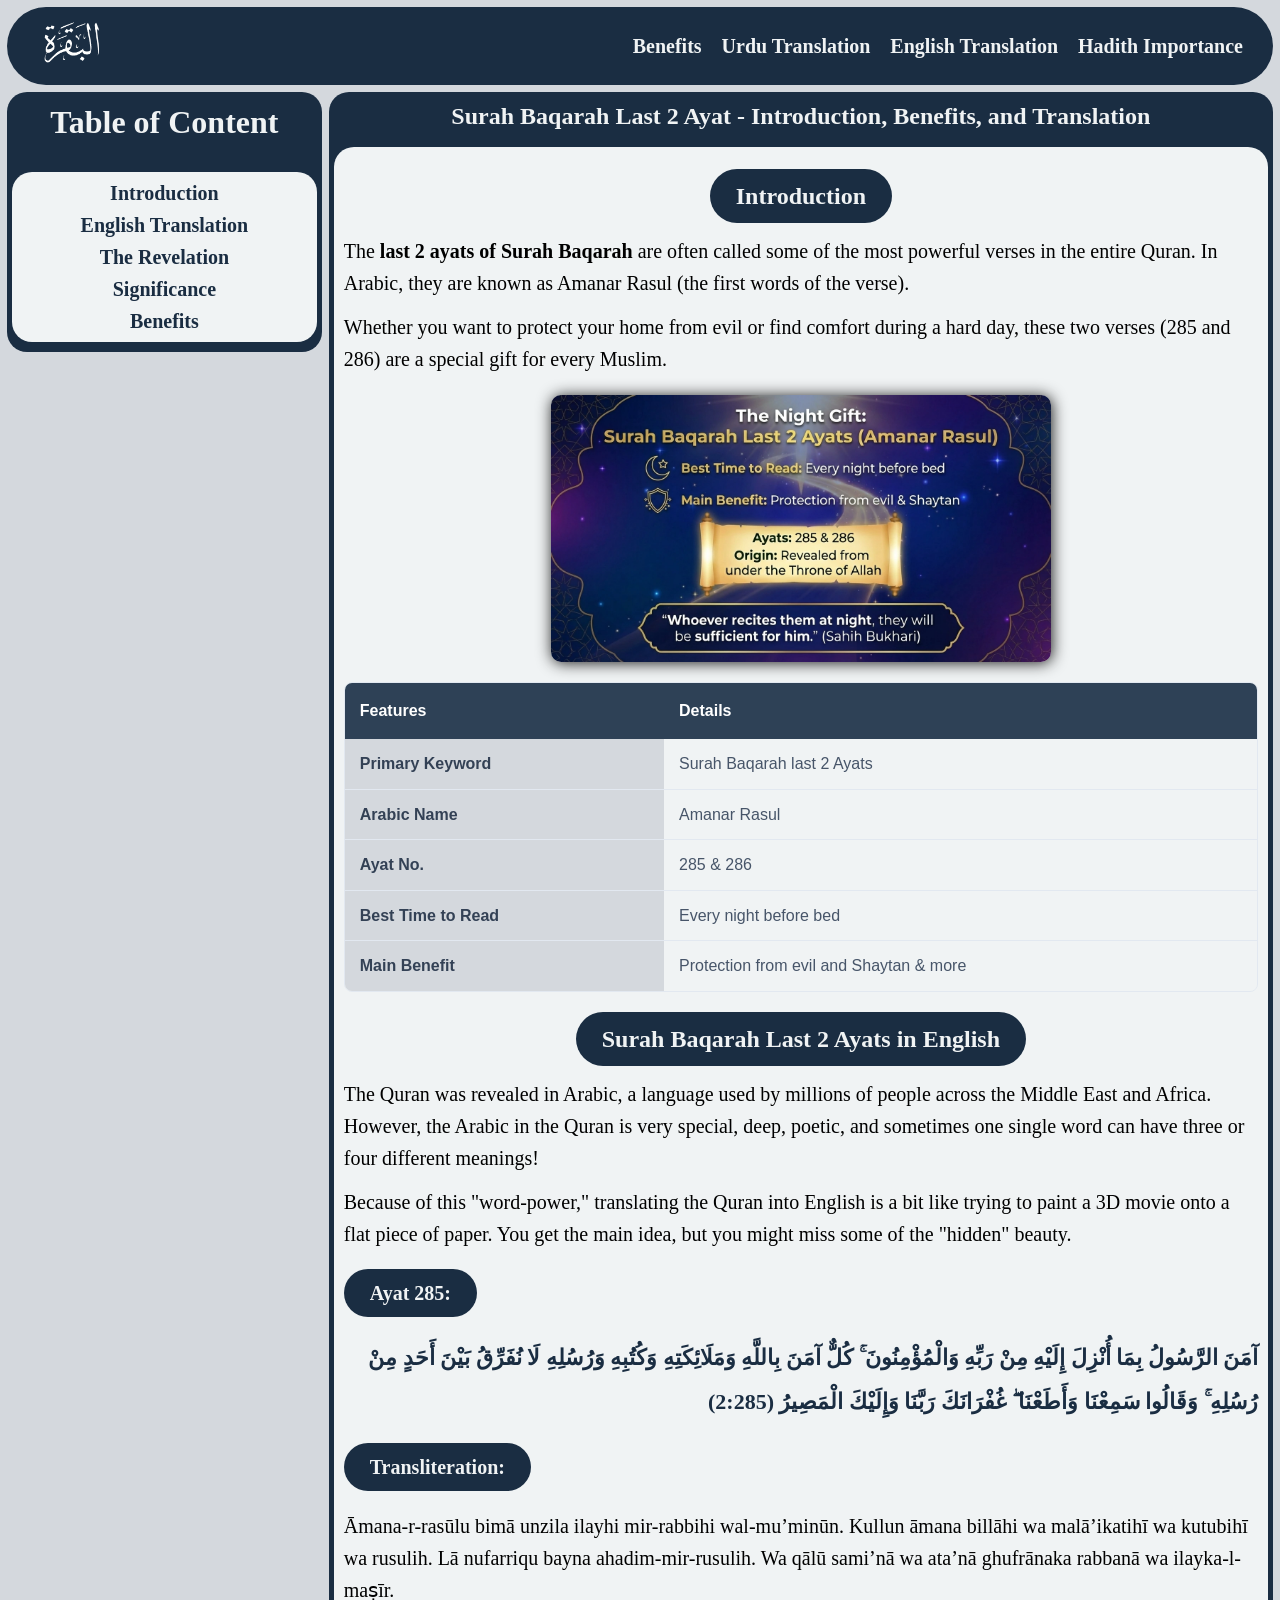
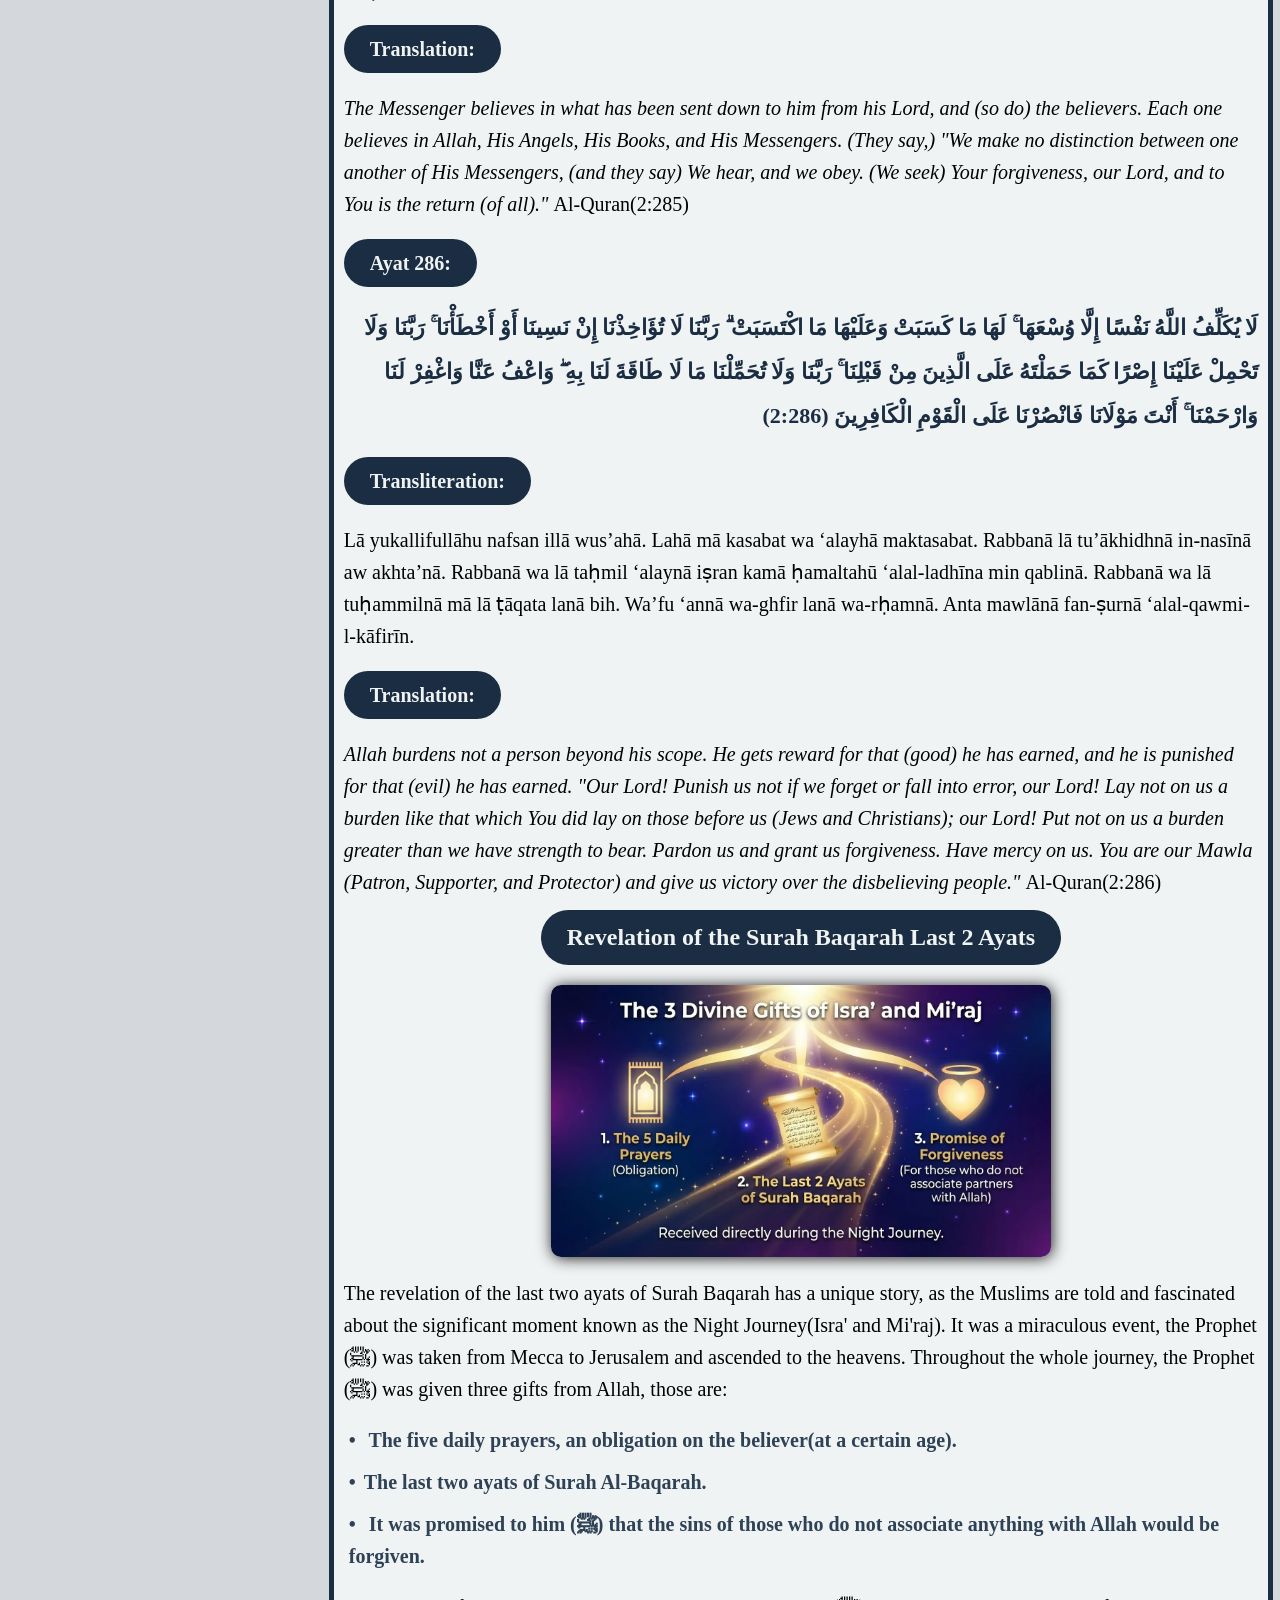
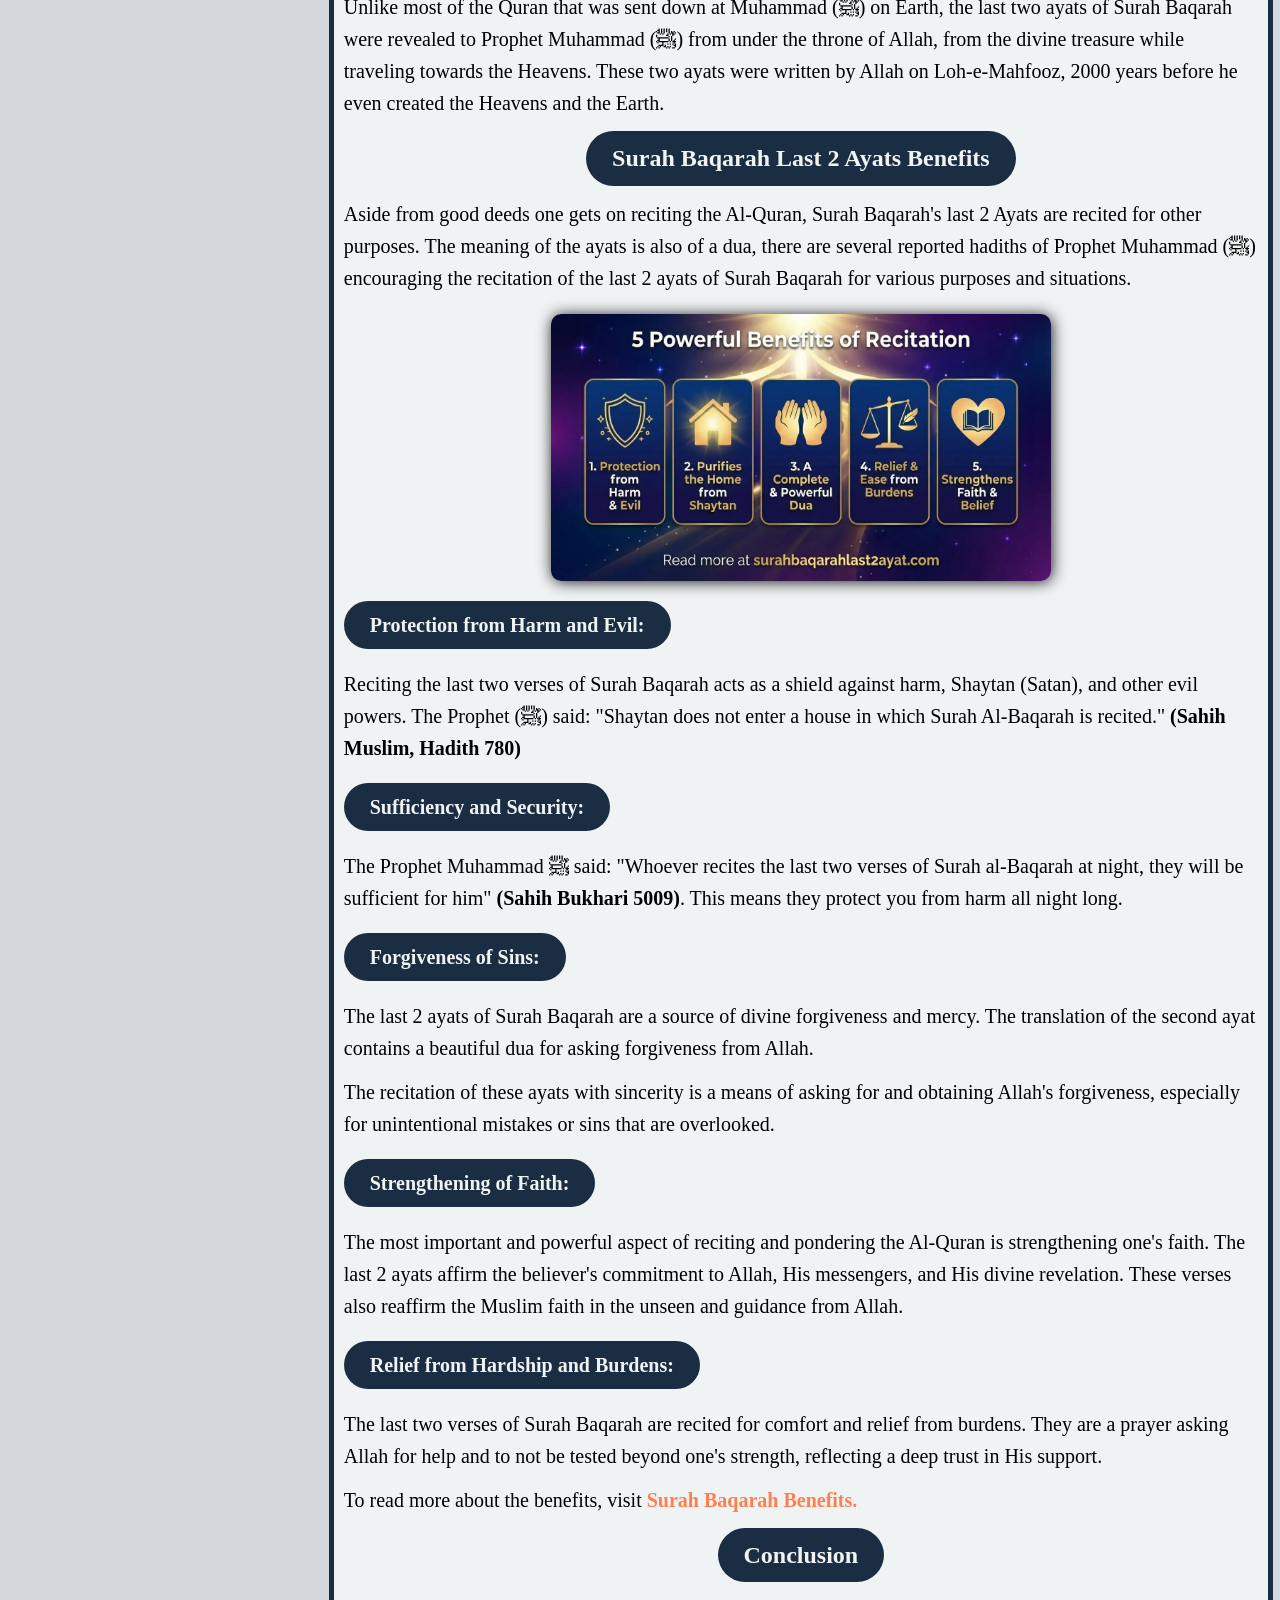
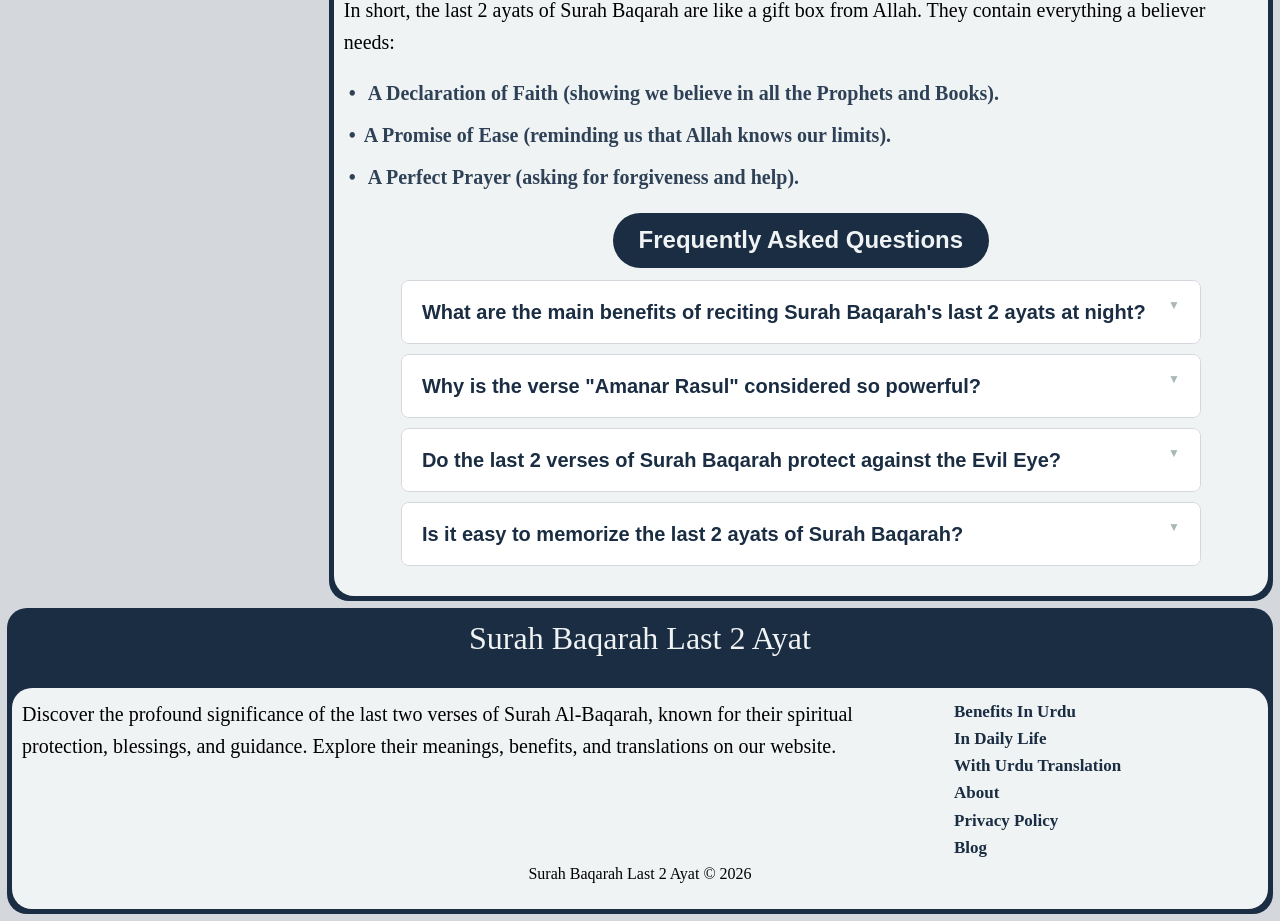
==== index.html @ 27045aa9 "image position changed" ====
<!doctype html>
<html lang="en">

<head>
  <meta charset="UTF-8">
  <meta name="viewport" content="width=device-width, initial-scale=1.0">

  <title>Surah Baqarah Last 2 Ayat – Intro, Benefits and Translation</title>

  <meta name="description"
    content="The Surah Baqarah last 2 ayat are short but powerful — reciting them can guard you from harm, ease burdens, and keep your heart close to Allah.">

  <!-- Canonical URL (IMPORTANT for GitHub Pages) -->
  <link rel="canonical" href="https://surahbaqarahlast2ayat.com/" >

  <link rel="stylesheet" href="./CSS/styles.css">
  <link rel="icon" href="./images/favicon.ico" type="image/x-icon">

  <!-- Open Graph -->
  <meta property="og:title" content="Surah Baqarah Last 2 Ayat – Intro, Benefits and Translation">
  <meta property="og:description"
    content="The Surah Baqarah last 2 ayat are short but powerful — reciting them can guard you from harm, ease burdens, and keep your heart close to Allah.">
  <meta property="og:image" content="https://surahbaqarahlast2ayat.com/favicon.ico">
  <meta property="og:url" content="https://surahbaqarahlast2ayat.com/">
  <meta property="og:type" content="website">
  <meta property="article:published_time" content="2025-10-10T01:00:00+00:00">
  <meta property="article:modified_time" content="2026-01-27T01:00:00+00:00">

  <!-- Twitter -->
  <meta name="twitter:card" content="summary_large_image">
  <meta name="twitter:title" content="Surah Baqarah Last 2 Ayat – Intro, Benefits and Translation">
  <meta name="twitter:description"
    content="The Surah Baqarah last 2 ayat are short but powerful — reciting them can guard you from harm, ease burdens, and keep your heart close to Allah.">
  <meta name="twitter:image" content="https://surahbaqarahlast2ayat.com/favicon.ico">

  <!-- Google Analytics -->
  <script async src="https://www.googletagmanager.com/gtag/js?id=G-Z75L82DDX3"></script>
  <script>
    window.dataLayer = window.dataLayer || [];
    function gtag() {
      dataLayer.push(arguments);
    }
    gtag("js", new Date());
    gtag("config", "G-Z75L82DDX3");
  </script>
</head>

<body>
  <header>
    <div class="navbar">
      <a href="./" class="text-logo-link">
        <img class="text-logo" src="./images/mobile-logo.webp" alt="Mobile Logo" />
      </a>
      <button class="nav-toggle" aria-label="Toggle navigation">☰</button>
      <nav class="nav-links">
        <div class="nav-content">
          <ul>
            <li><a href="./benefits">Benefits</a></li>
            <li><a href="./with-urdu-translation/">Urdu Translation</a></li>
            <li>
              <a href="./english-translation-pdf">English Translation</a>
            </li>
            <li>
              <a href="./importance-in-light-of-hadiths/">Hadith Importance</a>
            </li>
          </ul>
        </div>
      </nav>
    </div>
  </header>

  <main>
    <div class="toc">
      <div class="toc-tittle">
        <p><strong>Table of Content</strong></p>
      </div>
      <div class="toc-links">
        <ul>
          <li><a href="#introduction">Introduction</a></li>
          <li><a href="#in-english">English Translation</a></li>
          <li><a href="#revelation">The Revelation</a></li>
          <li><a href="#significance">Significance</a></li>
          <li><a href="#benefits">Benefits</a></li>
        </ul>
      </div>
    </div>
    <article class="blog">
      <div class="blog-tittle">
        <h1>
          Surah Baqarah Last 2 Ayat - Introduction, Benefits, and Translation
        </h1>
      </div>
      <div class="blog-content">
        <div id="introduction">
          <h2 class="heading">Introduction</h2>
        </div>
        <p>
          The <strong>last 2 ayats of Surah Baqarah</strong> are often called
          some of the most powerful verses in the entire Quran. In Arabic,
          they are known as Amanar Rasul (the first words of the verse).
        </p>
        <p>
          Whether you want to protect your home from evil or find comfort
          during a hard day, these two verses (285 and 286) are a special gift
          for every Muslim.
        </p>

        <img class="images" src="./images/surah-baqarah-last-2-ayats.webp" alt="Surah Baqarah Last 2 Ayats">

        <div class="quran-table-wrapper">
          <table class="quran-info-table">
            <thead>
              <tr>
                <th>Features</th>
                <th>Details</th>
              </tr>
            </thead>
            <tbody>
              <tr>
                <td class="feature-name">Primary Keyword</td>
                <td class="feature-detail">Surah Baqarah last 2 Ayats</td>
              </tr>
              <tr>
                <td class="feature-name">Arabic Name</td>
                <td class="feature-detail">Amanar Rasul</td>
              </tr>
              <tr>
                <td class="feature-name">Ayat No.</td>
                <td class="feature-detail">285 & 286</td>
              </tr>
              <tr>
                <td class="feature-name">Best Time to Read</td>
                <td class="feature-detail">Every night before bed</td>
              </tr>
              <tr>
                <td class="feature-name">Main Benefit</td>
                <td class="feature-detail">
                  Protection from evil and Shaytan & more
                </td>
              </tr>
            </tbody>
          </table>
        </div>
       
          <div id="in-english">
            <h3 class="heading">Surah Baqarah Last 2 Ayats in English</h3>
          </div>
          <p>
            The Quran was revealed in Arabic, a language used by millions of
            people across the Middle East and Africa. However, the Arabic in
            the Quran is very special, deep, poetic, and sometimes one single
            word can have three or four different meanings!
          </p>
          <p>
            Because of this "word-power," translating the Quran into English
            is a bit like trying to paint a 3D movie onto a flat piece of
            paper. You get the main idea, but you might miss some of the
            "hidden" beauty.
          </p>

          <h4>Ayat 285:</h4>

          <div class="quran">
            <p>
              آمَنَ الرَّسُولُ بِمَا أُنْزِلَ إِلَيْهِ مِنْ رَبِّهِ
              وَالْمُؤْمِنُونَ ۚ كُلٌّ آمَنَ بِاللَّهِ وَمَلَائِكَتِهِ
              وَكُتُبِهِ وَرُسُلِهِ لَا نُفَرِّقُ بَيْنَ أَحَدٍ مِنْ رُسُلِهِ
              ۚ وَقَالُوا سَمِعْنَا وَأَطَعْنَا ۖ غُفْرَانَكَ رَبَّنَا
              وَإِلَيْكَ الْمَصِيرُ (2:285)
            </p>
          </div>
          <h4>Transliteration:</h4>
          <p>
            Āmana-r-rasūlu bimā unzila ilayhi mir-rabbihi wal-mu’minūn. Kullun
            āmana billāhi wa malā’ikatihī wa kutubihī wa rusulih. Lā nufarriqu
            bayna ahadim-mir-rusulih. Wa qālū sami’nā wa ata’nā ghufrānaka
            rabbanā wa ilayka-l-maṣīr.
          </p>
          <h4>Translation:</h4>
          <p>
            <em>
              The Messenger believes in what has been sent down to him from
              his Lord, and (so do) the believers. Each one believes in Allah,
              His Angels, His Books, and His Messengers. (They say,) "We make
              no distinction between one another of His Messengers, (and they
              say) We hear, and we obey. (We seek) Your forgiveness, our Lord,
              and to You is the return (of all)."
            </em>
            Al-Quran(2:285)
          </p>

          <h4>Ayat 286:</h4>
          <div class="quran">
            <p>
              لَا يُكَلِّفُ اللَّهُ نَفْسًا إِلَّا وُسْعَهَا ۚ لَهَا مَا
              كَسَبَتْ وَعَلَيْهَا مَا اكْتَسَبَتْ ۗ رَبَّنَا لَا تُؤَاخِذْنَا
              إِنْ نَسِينَا أَوْ أَخْطَأْنَا ۚ رَبَّنَا وَلَا تَحْمِلْ
              عَلَيْنَا إِصْرًا كَمَا حَمَلْتَهُ عَلَى الَّذِينَ مِنْ
              قَبْلِنَا ۚ رَبَّنَا وَلَا تُحَمِّلْنَا مَا لَا طَاقَةَ لَنَا
              بِهِ ۖ وَاعْفُ عَنَّا وَاغْفِرْ لَنَا وَارْحَمْنَا ۚ أَنْتَ
              مَوْلَانَا فَانْصُرْنَا عَلَى الْقَوْمِ الْكَافِرِينَ (2:286)
            </p>
          </div>

          <h4>Transliteration:</h4>
          <p>
            Lā yukallifullāhu nafsan illā wus’ahā. Lahā mā kasabat wa ‘alayhā
            maktasabat. Rabbanā lā tu’ākhidhnā in-nasīnā aw akhta’nā. Rabbanā
            wa lā taḥmil ‘alaynā iṣran kamā ḥamaltahū ‘alal-ladhīna min
            qablinā. Rabbanā wa lā tuḥammilnā mā lā ṭāqata lanā bih. Wa’fu
            ‘annā wa-ghfir lanā wa-rḥamnā. Anta mawlānā fan-ṣurnā
            ‘alal-qawmi-l-kāfirīn.
          </p>
          <h4>Translation:</h4>
          <p>
            <em>
              Allah burdens not a person beyond his scope. He gets reward for
              that (good) he has earned, and he is punished for that (evil) he
              has earned. "Our Lord! Punish us not if we forget or fall into
              error, our Lord! Lay not on us a burden like that which You did
              lay on those before us (Jews and Christians); our Lord! Put not
              on us a burden greater than we have strength to bear. Pardon us
              and grant us forgiveness. Have mercy on us. You are our Mawla
              (Patron, Supporter, and Protector) and give us victory over the
              disbelieving people."
            </em>
            Al-Quran(2:286)
          </p>
        

        <div id="revelation">
          <h3 class="heading">
            Revelation of the Surah Baqarah Last 2 Ayats
          </h3>
        </div>
        <img class="images" src="./images/the-3-divine-gifts-of-isra'-and-mi'raj.webp" alt="The 3 Divine Gifts of Isra' and Mi'raj">
        <p>
          The revelation of the last two ayats of Surah Baqarah has a unique
          story, as the Muslims are told and fascinated about the significant
          moment known as the Night Journey(Isra' and Mi'raj). It was a
          miraculous event, the Prophet (ﷺ) was taken from Mecca to Jerusalem
          and ascended to the heavens. Throughout the whole journey, the
          Prophet (ﷺ) was given three gifts from Allah, those are:
        </p>
        <div class="blog-list">
          <ul>
            <li>
              The five daily prayers, an obligation on the believer(at a
              certain age).
            </li>
            <li>The last two ayats of Surah Al-Baqarah.</li>
            <li>
              It was promised to him (ﷺ) that the sins of those who do not
              associate anything with Allah would be forgiven.
            </li>
          </ul>
        </div>
        <p>
          Unlike most of the Quran that was sent down at Muhammad (ﷺ) on
          Earth, the last two ayats of Surah Baqarah were revealed to Prophet
          Muhammad (ﷺ) from under the throne of Allah, from the divine
          treasure while traveling towards the Heavens. These two ayats were
          written by Allah on Loh-e-Mahfooz, 2000 years before he even created
          the Heavens and the Earth.
        </p>
        <div id="benefits">
          <h3 class="heading">Surah Baqarah Last 2 Ayats Benefits</h3>
        </div>
        <p>
          Aside from good deeds one gets on reciting the Al-Quran, Surah
          Baqarah's last 2 Ayats are recited for other purposes. The meaning
          of the ayats is also of a dua, there are several reported hadiths of
          Prophet Muhammad (ﷺ) encouraging the recitation of the last 2 ayats
          of Surah Baqarah for various purposes and situations.
        </p>
        <img class="images" src="./images/5-powerful-benefits-of-recitation.webp" alt="5 Powerful Benefits of Recitation">
        <h4>Protection from Harm and Evil:</h4>

        <p>Reciting the last two verses of Surah Baqarah acts as a shield against
        harm, Shaytan (Satan), and other evil powers. The Prophet (ﷺ) said:
        "Shaytan does not enter a house in which Surah Al-Baqarah is recited."
        <strong>(Sahih Muslim, Hadith 780)</strong></p>


        <h4>Sufficiency and Security:</h4>
        <p>
          The Prophet Muhammad ﷺ said: "Whoever recites the last two verses of
          Surah al-Baqarah at night, they will be sufficient for him"
          <strong>(Sahih Bukhari 5009)</strong>. This means they protect you
          from harm all night long.
        </p>
        <h4>Forgiveness of Sins:</h4>
        <p>
          The last 2 ayats of Surah Baqarah are a source of divine forgiveness
          and mercy. The translation of the second ayat contains a beautiful
          dua for asking forgiveness from Allah.
        </p>
        <p>
          The recitation of these ayats with sincerity is a means of asking
          for and obtaining Allah's forgiveness, especially for unintentional
          mistakes or sins that are overlooked.
        </p>
        <h4>Strengthening of Faith:</h4>
        <p>
          The most important and powerful aspect of reciting and pondering the
          Al-Quran is strengthening one's faith. The last 2 ayats affirm the
          believer's commitment to Allah, His messengers, and His divine
          revelation. These verses also reaffirm the Muslim faith in the
          unseen and guidance from Allah.
        </p>
        <h4>Relief from Hardship and Burdens:</h4>
        <p>
          The last two verses of Surah Baqarah are recited for comfort and relief from burdens. They are a prayer asking
          Allah for help and to not be tested beyond one's strength, reflecting a deep trust in His support.

        </p>
        <p>To read more about the benefits,  visit <a class="in-link" href="./benefits">Surah Baqarah Benefits.</a></p>
        <div id="conclusion">
          <h3 class="heading">Conclusion</h3>
          <p>
            In short, the last 2 ayats of Surah Baqarah are like a gift box from Allah. They contain everything a
            believer needs:
          </p>
          <div class="blog-list">
            <ul>
              <li>
                A Declaration of Faith (showing we believe in all the Prophets and Books).
              </li>
              <li>A Promise of Ease (reminding us that Allah knows our limits).</li>
              <li>
                A Perfect Prayer (asking for forgiveness and help).
              </li>
            </ul>
          </div>
          <div class="faq-container">
            <h3 class="heading">Frequently Asked Questions
            </h3>

            <details class="faq-box">
              <summary class="faq-question">What are the main benefits of reciting Surah Baqarah's last 2 ayats at
                night?</summary>
              <div class="faq-answer">
                <p>The Prophet Muhammad ﷺ mentioned that reciting the <strong>last 2 ayats of Surah Baqarah</strong>
                  before bed is "sufficient" for any believer. The main <strong>benefits</strong> include protection
                  from evil, safety from Shaytan, and a reward similar to praying throughout the night.</p>
              </div>
            </details>

            <details class="faq-box">
              <summary class="faq-question">Why is the verse "Amanar Rasul" considered so powerful?</summary>
              <div class="faq-answer">
                <p><strong>Amanar Rasul</strong> (the first words of the last 2 ayats) is special because it was
                  revealed directly to the Prophet ﷺ from the treasures of Heaven. It serves as a complete declaration
                  of faith and a powerful Dua for forgiveness and ease.</p>
              </div>
            </details>

            <details class="faq-box">
              <summary class="faq-question">Do the last 2 verses of Surah Baqarah protect against the Evil Eye?
              </summary>
              <div class="faq-answer">
                <p>Yes, many scholars mention that the <strong>last 2 verses of Surah Baqarah</strong> act as a
                  spiritual shield. Reciting them consistently is a form of Ruqyah that provides protection against the
                  Evil Eye, witchcraft, and harmful whispers.</p>
              </div>
            </details>

            <details class="faq-box">
              <summary class="faq-question">Is it easy to memorize the last 2 ayats of Surah Baqarah?</summary>
              <div class="faq-answer">
                <p>Yes! Since there are only <strong>two ayats</strong>, most people find them very easy to memorize.
                  Reading them along with the <strong>English translation</strong> and word-by-word meaning helps you
                  learn them much faster.</p>
              </div>
            </details>
          </div>
        </div>
    </article>
  </main>
  
    <footer class="footer" id="footer"></footer>
  
  <script src="./script/script.js"></script>
  <script type="application/ld+json">
{
  "@context": "https://schema.org",
  "@type": "FAQPage",
  "mainEntity": [
    {
      "@type": "Question",
      "name": "What are the main benefits of reciting Surah Baqarah's last 2 ayats at night?",
      "acceptedAnswer": {
        "@type": "Answer",
        "text": "The Prophet Muhammad ﷺ mentioned that reciting the last 2 ayats of Surah Baqarah before bed is 'sufficient' for any believer. The main benefits include protection from evil, safety from Shaytan, and a reward similar to praying throughout the night."
      }
    },
    {
      "@type": "Question",
      "name": "Why is the verse 'Amanar Rasul' considered so powerful?",
      "acceptedAnswer": {
        "@type": "Answer",
        "text": "Amanar Rasul (the first words of the last 2 ayats) is special because it was revealed directly to the Prophet ﷺ from the treasures of Heaven. It serves as a complete declaration of faith and a powerful Dua for forgiveness and ease."
      }
    },
    {
      "@type": "Question",
      "name": "Do the last 2 verses of Surah Baqarah protect against the Evil Eye?",
      "acceptedAnswer": {
        "@type": "Answer",
        "text": "Yes, many scholars mention that the last 2 verses of Surah Baqarah act as a spiritual shield. Reciting them consistently is a form of Ruqyah that provides protection against the Evil Eye, witchcraft, and harmful whispers."
      }
    },
    {
      "@type": "Question",
      "name": "Is it easy to memorize the last 2 ayats of Surah Baqarah?",
      "acceptedAnswer": {
        "@type": "Answer",
        "text": "Yes! Since there are only two ayats, most people find them very easy to memorize. Reading them along with the English translation and word-by-word meaning helps you learn them much faster."
      }
    }
  ]
}
</script>
</body>

</html>
---- CSS/styles.css ----
:root {
  --navy: #1a2d42;
  --light-navy: #2e4156;
  --ash-grey: #aab7b7;
  --light-gray: #c0c8ca;
  --cloud-gray: #d4d8dd;
  --white: #f0f3f4;
}
* {
  margin: 0;
  padding: 0;
}
html {
  scroll-behavior: smooth;
}

@font-face {
  font-family: "MyQuranFont";
  /* your custom name */
  src: url("../fonts/myQuranFont.ttf") format("truetype");
  font-weight: normal;
  font-style: normal;
}

.faq-container {
  max-width: 800px;
  margin: 20px auto;
  font-family: 'Segoe UI', sans-serif;
}

/* The Main Accordion Box */
.faq-box {
  background-color: #ffffff;
  border: 1px solid var(--cloud-gray);
  border-radius: 8px;
  margin-bottom: 10px;
  overflow: hidden;
  transition: all 0.3s ease;
}

/* The Question (Clickable Part) */
.faq-question {
  padding: 15px 20px;
  color: var(--navy);
  font-weight: 700;
  cursor: pointer;
  list-style: none; /* Removes the default arrow in some browsers */
  position: relative;
  background-color: #ffffff;
}

/* Custom Arrow using CSS */
.faq-question::after {
  content: '▼';
  float: right;
  font-size: 12px;
  color: var(--ash-grey);
}

/* The Answer (Hidden Part) */
.faq-answer {
  padding: 0 20px 15px 20px;
  color: var(--light-navy);
  line-height: 1.6;
  background-color: var(--white); /* Light gray background for answer area */
}

/* Removes the default triangle in Chrome/Safari */
.faq-question::-webkit-details-marker {
  display: none;
}

.side-gap {
  margin-left: 10px;
}

.side-gap-right {
  margin-right: 15px;
}

.quran,
.urdu {
  font-family: "MyQuranFont", serif;
  line-height: 2;
  direction: rtl;
  text-align: right;
  margin-top: 15px;
}

.urdu {
  font-size: 22px;
}

#ayat-285, #ayat-286 {
  font-size: 26px;
}

.en-quran {
  font-family: "MyQuranFont", serif;
  color: var(--navy);
  font-size: 20px;
  font-weight: bold;
  margin-left: 10px;
  line-height: 2;
  margin-top: 15px;
}

.quran {
  color: var(--navy);
  font-size: 22px;
  font-weight: bold;
}

p {
  margin-bottom: 12px;
}

ul {
  font-weight: 300;
}

body {
  background: var(--cloud-gray);
  color: var(--dark);
  font-family: "Arial, sans-serif";
  line-height: 1.6;
}

header {
  background: var(--navy);
  color: var(--white);
  border-radius: 50px;
  margin: 7px 7px 0;
}

.navbar {
  display: flex;
  justify-content: space-between;
  align-items: center;
  padding: 10px 30px;
}

.nav-logo {
  height: 50px;
  transition: 0.25s ease-in-out;
  display: none;
}

.text-logo {
  height: 50px;
  transition: 0.25s ease-in-out;
  display: inline-block;
}

.nav-logo:hover {
  transform: scale(1.1);
}

nav ul {
  list-style: none;
  display: flex;
  gap: 20px;
}

.nav-links li {
  font-size: 20px;
  display: flex;
  /* Make li a flex container */
  align-items: center;
  /* Vertical center (if needed) */
  justify-content: space-evenly;
  /* Horizontal center */
  text-align: center;
  border-radius: 0%;
}

nav a {
  color: var(--white);
  text-decoration: none;
  font-weight: bold;
  transition: 0.25s ease-in-out;
}

nav a:hover {
  color: var(--white);
  transform: scale(1.1);
}

.nav-toggle {
  display: none;
  background: none;
  border: none;
  font-size: 35px;
  color: var(--white);
  cursor: pointer;
}

main {
  padding: 7px;
  display: grid;
  grid-template-columns: 1fr 3fr;
  /* Sidebar and main content */
  gap: 7px;
}

.toc,
.blog,
.footer {
  display: flex;
  flex-direction: column;
  gap: 12px;
  background: var(--navy);
  color: var(--white);
  border-radius: 20px;
  text-align: center;
  align-self: self-start;
  padding: 5px;
}

.toc-tittle,
.f-tittle p {
  font-size: 32px;
}

.toc-links {
  background: var(--white);
  color: var(--navy);
  border-radius: 20px;
  padding: 5px;
  margin-bottom: 5px;
}

.toc ul li {
  list-style: none;
}

.toc-links a {
  color: var(--navy);
  display: inline-block;
  text-decoration: none;
  font-size: 20px;
  font-weight: bold;
  transition: 0.25s ease-in-out;
}

.toc-links a:hover {
  transform: scale(1.1);
}

.blog-content,
.f-content {
  background: var(--white);
  color: black;
  border-radius: 20px;
  padding: 5px;
  text-align: left;
  padding: 10px;
}

.blog-grid {
  display: grid;
  grid-template-columns: 1fr 1fr 1fr;
  gap: 20px;
  justify-content: space-between;
}

.blog-post {
  display: flex;
  flex-direction: column;
  max-width: 100%;
  gap: 12px;
  background: var(--navy);
  color: var(--white);
  border-radius: 20px;
  text-align: center;
  align-self: self-start;
  padding: 5px;
}

.blog-images {
  max-width: 100%;
  border-radius: 15px;
  box-shadow: 1px 1px 15px var(--text-color, #1b1b1b);
}

.blog-post p {
  font-size: 15px;
  font-weight: bold;
}

.blog-content,
.f-description p {
  font-size: 20px;
}

.heading {
  text-align: center;
}

.heading {
  display: table;
  /* shrink to fit content */
  margin: 12px auto;
  /* center horizontally */
  background: var(--navy);
  color: var(--white);
  font-size: 24px;
  border-radius: 50px;
  padding: 8px 26px;
}

h4 {
  display: table;
  background: var(--navy);
  color: var(--white);
  border-radius: 50px;
  padding: 8px 26px;
}

h4 {
  margin: 19px 0;
}

h5 {
  margin-bottom: 19px;
  font-size: 15px;
}

/* Container to prevent table from breaking on mobile */
.quran-table-wrapper {
    margin: 20px 0;
    overflow-x: auto;
    border: 1px solid #e2e8f0;
    border-radius: 8px;
}

.quran-info-table {
    width: 100%;
    border-collapse: collapse;
    background-color: var(--white);
    font-family: sans-serif;
    font-size: 16px;
}

/* Header styling */
.quran-info-table thead {
    background-color: var(--light-navy);
    color: #ffffff;
    text-align: left;
}

.quran-info-table th {
    padding: 15px;
    font-weight: 600;
}

/* Cell padding and borders */
.quran-info-table td {
    padding: 12px 15px;
    border-bottom: 1px solid #e2e8f0;
    vertical-align: middle;
}

/* Label column (Left side) */
.feature-name {
    background-color: var(--cloud-gray);
    font-weight: bold;
    color: #334155;
    width: 35%;
}

/* Detail column (Right side) */
.feature-detail {
    color: #475569;
}

/* Remove border from the last row */
.quran-info-table tr:last-child td {
    border-bottom: none;
}

.blog-list {
  margin: 19px 0;
}

.blog-list ul {
  /* remove default bullets */
  list-style: none;
  color: var(--light-navy);
  font-weight: 700;
  margin-bottom: 19px;
}

.blog-list ul li::before {
  content: "•";
  margin-right: 8px;
}

.blog-list li {
  padding-left: 5px;
  margin-bottom: 10px;
  text-align: left;
}

.black li {
  color: black;
}

.bullet li {
  list-style: none;
  margin-bottom: 10px;
}

.bullet ul li::before {
  content: "•";
  margin-right: 8px;
}

.bold {
  font-weight: bold;
  color: var(--light-navy);
}

.footer {
  margin: 0 7px 7px;
}

.f-grid {
  display: grid;
  grid-template-columns: 3fr 1fr;
  gap: 20px;
  justify-content: space-between;
}

.f-links a {
  color: var(--navy);
  display: inline-block;
  text-decoration: none;
  font-size: 17px;
  font-weight: bold;
  transition: 0.25s ease-in-out;
}

.f-links a:hover {
  transform: scale(1.1);
}

.f-links ul li {
  list-style: none;
}

.images {
  max-width: 500px;
  margin: 20px auto;
  display: block;
  border-radius: 10px;
  box-shadow: 1px 1px 15px var(--text-color, #1b1b1b);
}

.copyright {
  text-align: center;
}

.in-link {
  color: coral;
  text-decoration: none;
  font-weight: bold;
}

.download-btn {
  text-align: center;
}

.btn {
  background-color: var(--navy);
  text-decoration: none;
  text-align: center;
  display: inline-block;
  color: #fff;
  padding: 15px 20px;
  border-radius: 10px;
  box-shadow: 0 1px 10px var(--text-color, #1b1b1b);
  transition: ease-in-out 0.1s;
  font-weight: bold;
}

.btn:hover {
  transform: scale(0.95);
}

.ad-banner {
            margin: 15px;
            padding: 10px;
            display: flex;
            background-color: var(--cloud-gray);
            border-radius: 5px;
            align-items: center;
        }

        .ad-content { flex: 1; padding-right: 10px; }
        .ad-content h2 { margin: 0; color: #0d47a1; font-size: 18px; }
        .ad-content p { font-size: 10px; margin: 5px 0; color: #555; }
.ad-image {
            width: 100px;
            height: 80px;
            background-color: #ddd; /* Placeholder for image */
            background-image: url('https://via.placeholder.com/100x80'); 
            background-size: cover;
        }

@media (max-width: 1024px){
  .blog-grid {
  display: grid;
  grid-template-columns: 1fr 1fr;
  gap: 20px;
  justify-content: space-between;
}
}

@media (max-width: 768px) {

  .toc-tittle,
  .f-tittle p {
    font-size: 28px;
  }

  h1{
    font-size: 27px;
  }

  main {
    padding: 7px;
    display: flex;
    flex-direction: column;
    gap: 7px;
  }

  .toc{
    display: none;
  }

.blog-grid {
  display: flexbox;
  flex-direction: column;
  grid-template-columns: 1fr 1fr;
  flex-wrap: wrap;
  gap: 20px;
  justify-content: space-between;
}

.f-grid {
  display: flex;
  flex-direction: column;
  margin-bottom: 20px;
  gap: 10px;
  }

/* .f-links{
  padding: 0 10px;
} */
.f-links ul{
  display: grid;
  flex-direction: column;
  grid-template-columns: 1.5fr 1fr;

  align-items: center;
  text-align: center;
  border-radius: 0%;
  }

  nav ul {
    list-style: none;
    display: flex;
    gap: 20px;
  }

  .toc {
    align-self: stretch;
  }
  .toc-links li {
    font-size: 20px;
    display: inline-flex;
    align-items: center;
    justify-content: space-between;
    text-align: center;
    border-radius: 0%;
  }

  .toc-links li:not(:last-child)::after {
    content: " | ";
    /* adds the separator */
    margin: 0 8px;
    /* spacing around the bar */
    color: #333;
    /* choose your color */
  }

  /* Show hamburger */
  .nav-toggle {
    display: block;
    /* show menu button */
  }

  .nav-links {
    color: var(--navy);
  }

  .nav-links a {
    color: var(--navy);
  }

  .nav-links {
    position: fixed;
    top: 0;
    left: -350px;
    /* hidden off screen */
    width: 250px;
    height: 100%;
    background: var(--navy);
    border-top-right-radius: 50px;
    border-bottom-right-radius: 50px;
    flex-direction: column;
    align-items: flex-start;
    padding: 5px;
    transition: left 0.3s ease;
    z-index: 1000;
  }

  .nav-content {
    background: var(--white);
    height: 86%;
    padding: 60px 20px;
    border-top-right-radius: 50px;
    border-bottom-right-radius: 50px;
  }

  nav a {
    text-shadow: 0px 4px 4px var(--ash-grey);
  }

  nav a:active {
    text-shadow: 0px 4px 4px var(--white);
  }

  nav a:hover {
    color: var(--navy);
    text-shadow: 0px 4px 4px var(--white);
    transform: scale(1.1);
  }

  .nav-links ul {
    flex-direction: column;
    gap: 15px;
  }

  .nav-links.active {
    left: 0;
    /* slide in */
  }

  .images {
    max-width: 300px;
  }

  .nav-logo {
    display: block;
  }
}
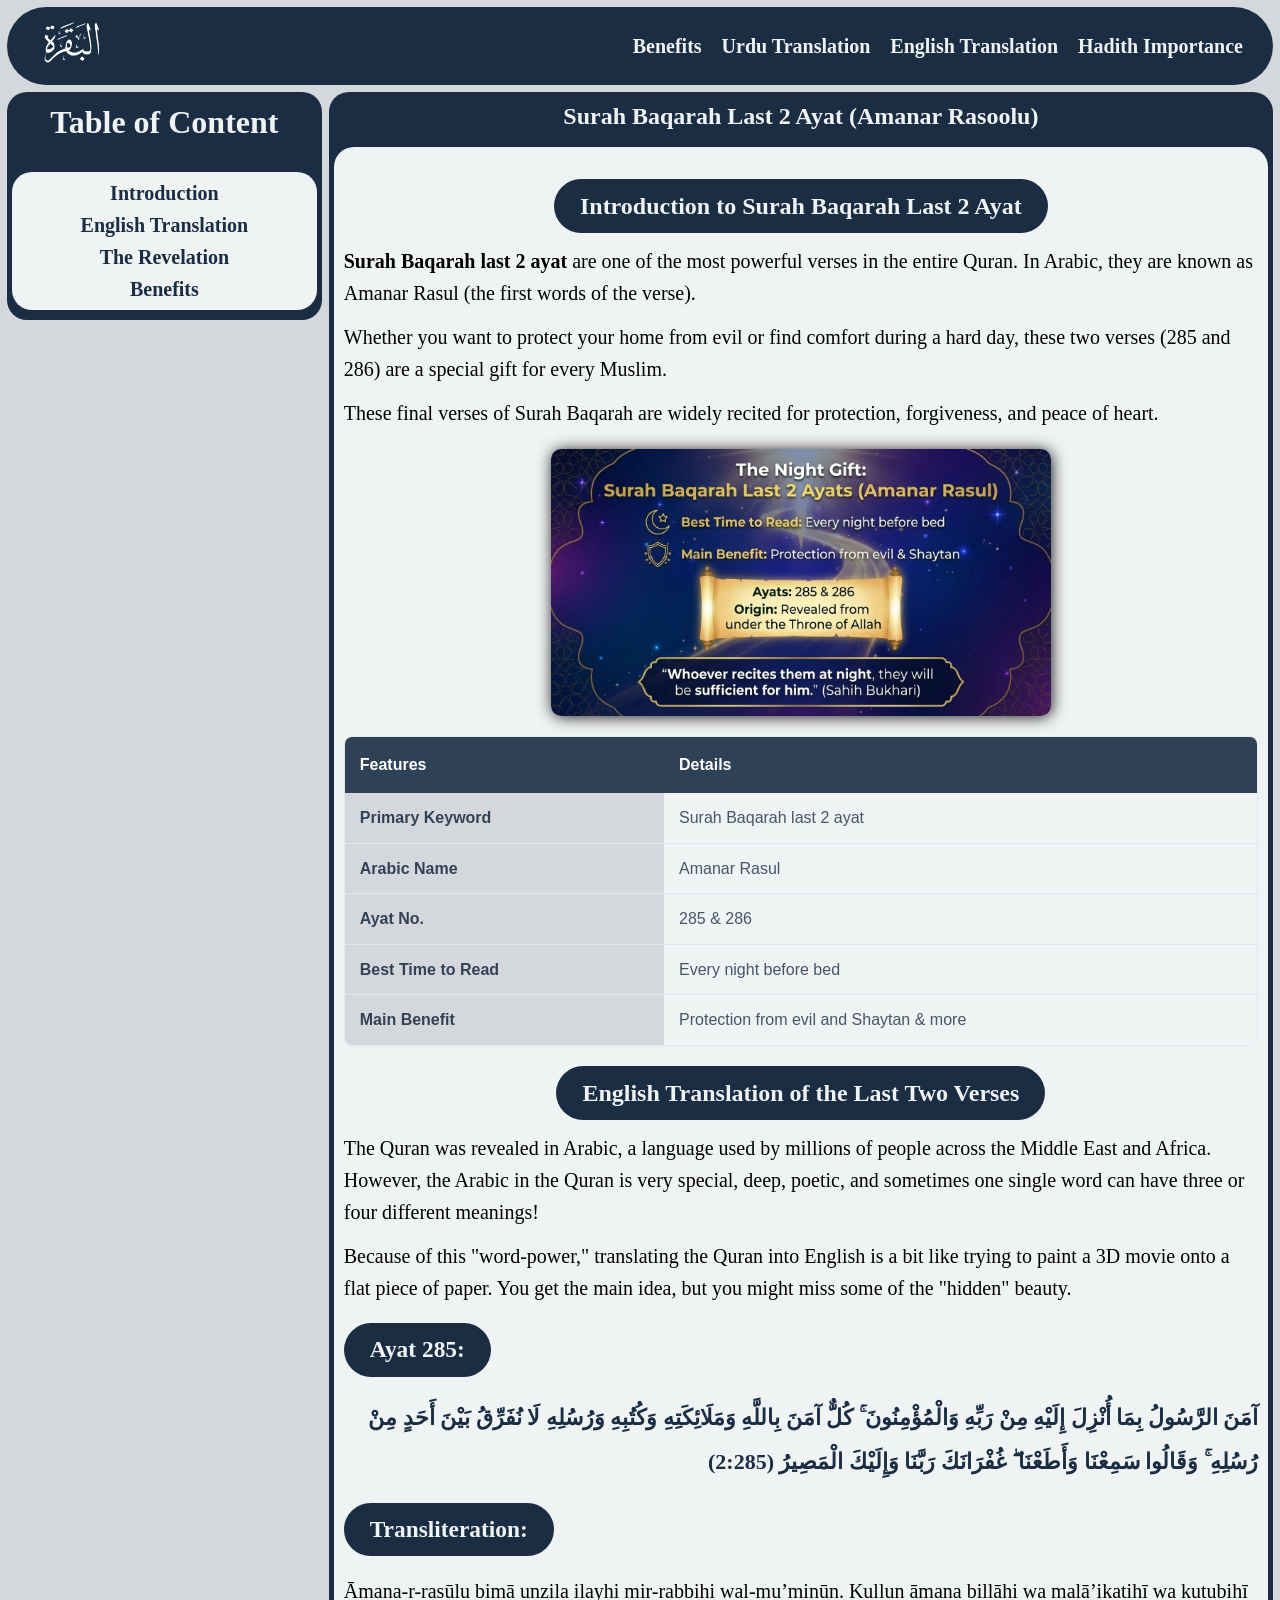
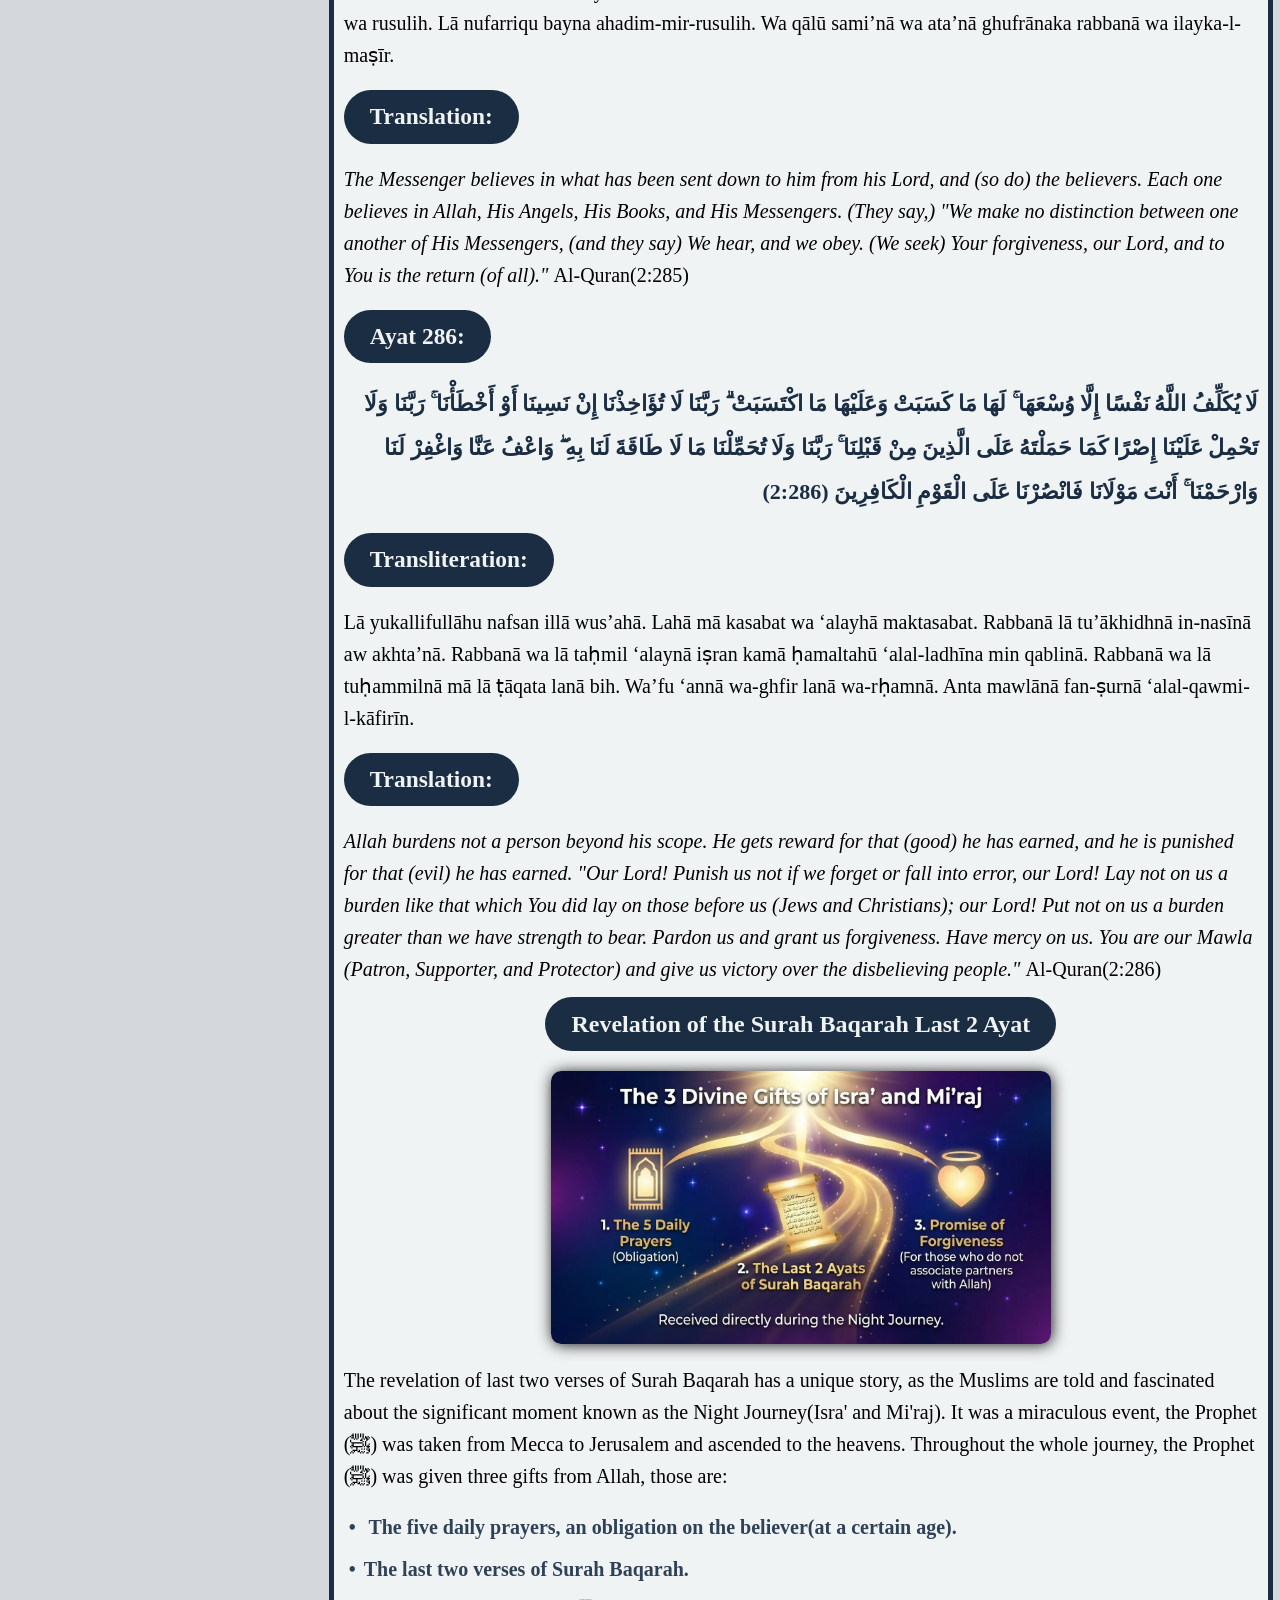
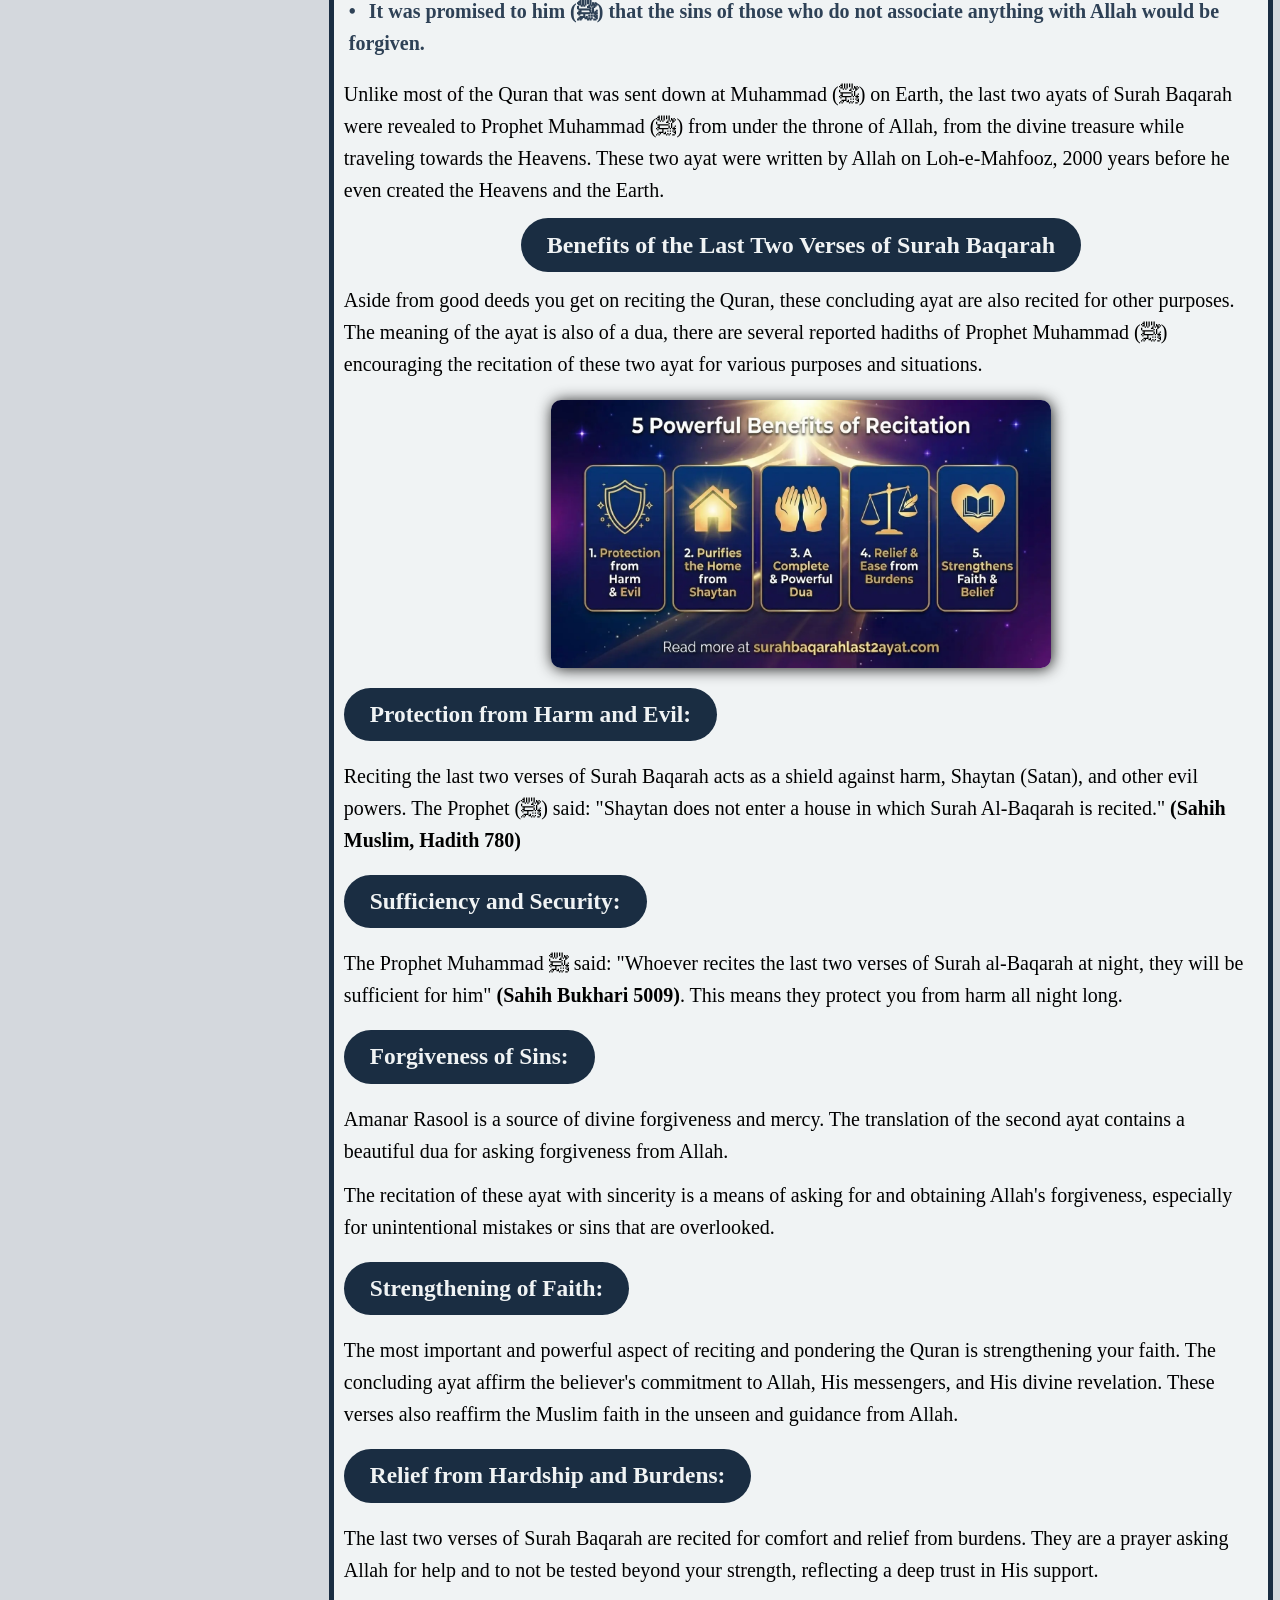
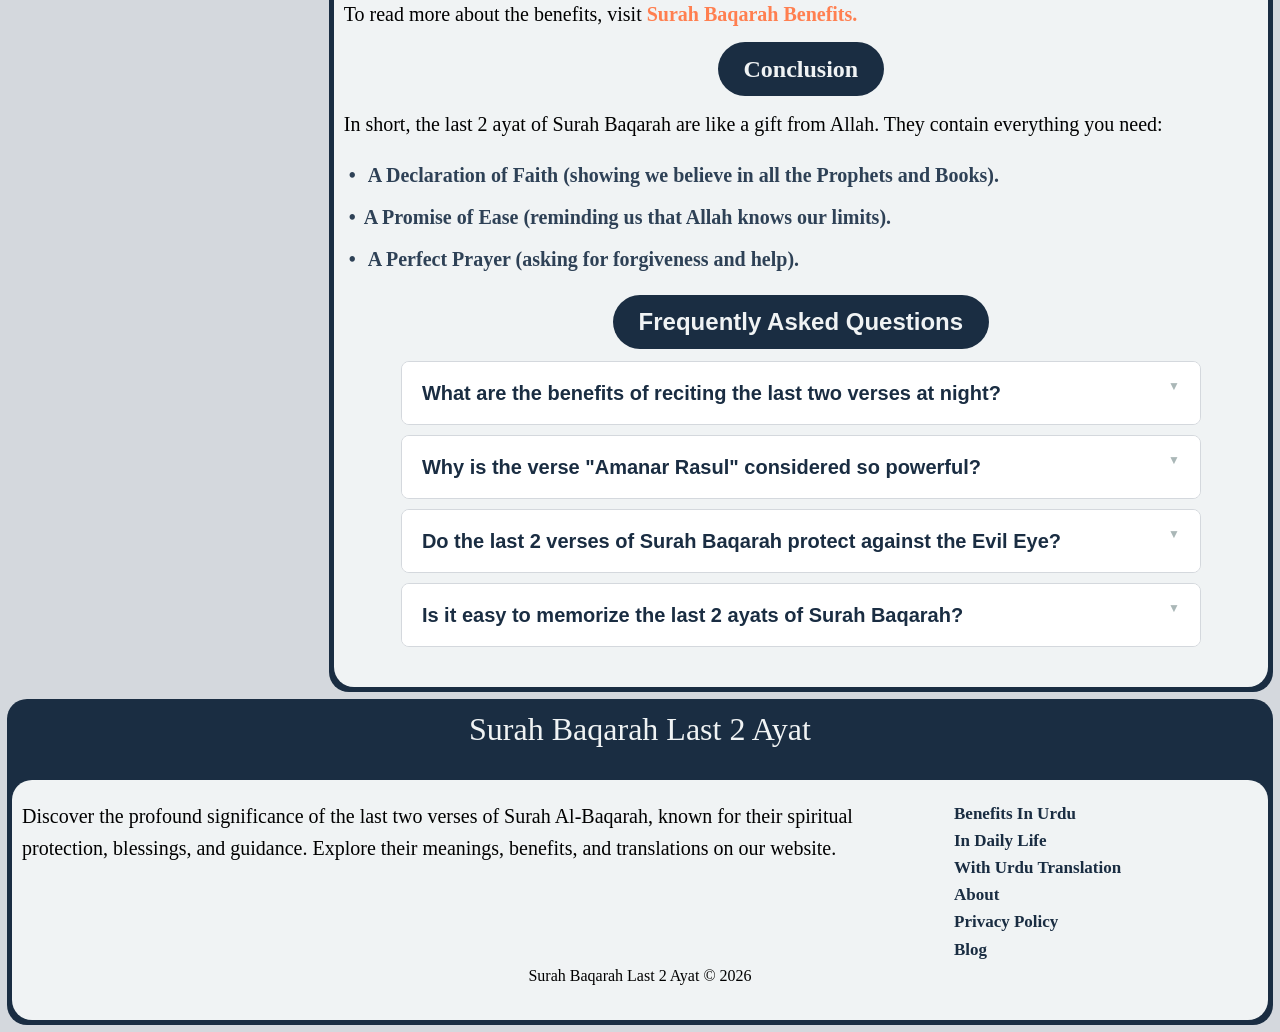
==== commit 0573e5ef: "Home page seo update" ====
--- a/index.html
+++ b/index.html
@@ -5,21 +5,23 @@
   <meta charset="UTF-8">
   <meta name="viewport" content="width=device-width, initial-scale=1.0">
 
-  <title>Surah Baqarah Last 2 Ayat – Intro, Benefits and Translation</title>
-
-  <meta name="description"
-    content="The Surah Baqarah last 2 ayat are short but powerful — reciting them can guard you from harm, ease burdens, and keep your heart close to Allah.">
+  <title>Surah Baqarah Last 2 Ayat – Arabic, Translation & Benefits
+  </title>
+
+  <meta name="description" content="Read the last 2 ayat of Surah Baqarah (Amanar Rasool) with Arabic text, English translation, and authentic Hadith benefits for protection and peace.
+">
 
   <!-- Canonical URL (IMPORTANT for GitHub Pages) -->
-  <link rel="canonical" href="https://surahbaqarahlast2ayat.com/" >
+  <link rel="canonical" href="https://surahbaqarahlast2ayat.com/">
 
   <link rel="stylesheet" href="./CSS/styles.css">
   <link rel="icon" href="./images/favicon.ico" type="image/x-icon">
 
   <!-- Open Graph -->
-  <meta property="og:title" content="Surah Baqarah Last 2 Ayat – Intro, Benefits and Translation">
-  <meta property="og:description"
-    content="The Surah Baqarah last 2 ayat are short but powerful — reciting them can guard you from harm, ease burdens, and keep your heart close to Allah.">
+  <meta property="og:title" content="Surah Baqarah Last 2 Ayat – Arabic, Translation & Benefits
+">
+  <meta property="og:description" content="Read the last 2 ayat of Surah Baqarah (Amanar Rasool) with Arabic text, English translation, and authentic Hadith benefits for protection and peace.
+">
   <meta property="og:image" content="https://surahbaqarahlast2ayat.com/favicon.ico">
   <meta property="og:url" content="https://surahbaqarahlast2ayat.com/">
   <meta property="og:type" content="website">
@@ -28,9 +30,10 @@
 
   <!-- Twitter -->
   <meta name="twitter:card" content="summary_large_image">
-  <meta name="twitter:title" content="Surah Baqarah Last 2 Ayat – Intro, Benefits and Translation">
-  <meta name="twitter:description"
-    content="The Surah Baqarah last 2 ayat are short but powerful — reciting them can guard you from harm, ease burdens, and keep your heart close to Allah.">
+  <meta name="twitter:title" content="Surah Baqarah Last 2 Ayat – Arabic, Translation & Benefits
+">
+  <meta name="twitter:description" content="Read the last 2 ayat of Surah Baqarah (Amanar Rasool) with Arabic text, English translation, and authentic Hadith benefits for protection and peace.
+">
   <meta name="twitter:image" content="https://surahbaqarahlast2ayat.com/favicon.ico">
 
   <!-- Google Analytics -->
@@ -79,7 +82,6 @@
           <li><a href="#introduction">Introduction</a></li>
           <li><a href="#in-english">English Translation</a></li>
           <li><a href="#revelation">The Revelation</a></li>
-          <li><a href="#significance">Significance</a></li>
           <li><a href="#benefits">Benefits</a></li>
         </ul>
       </div>
@@ -87,22 +89,27 @@
     <article class="blog">
       <div class="blog-tittle">
         <h1>
-          Surah Baqarah Last 2 Ayat - Introduction, Benefits, and Translation
+          Surah Baqarah Last 2 Ayat (Amanar Rasoolu)
+
         </h1>
       </div>
       <div class="blog-content">
         <div id="introduction">
-          <h2 class="heading">Introduction</h2>
-        </div>
-        <p>
-          The <strong>last 2 ayats of Surah Baqarah</strong> are often called
-          some of the most powerful verses in the entire Quran. In Arabic,
+          <h2 class="heading">Introduction to Surah Baqarah Last 2 Ayat</h2>
+        </div>
+        <p>
+          <strong>Surah Baqarah last 2 ayat</strong> are one of the most
+          powerful verses in the entire Quran. In Arabic,
           they are known as Amanar Rasul (the first words of the verse).
         </p>
         <p>
           Whether you want to protect your home from evil or find comfort
           during a hard day, these two verses (285 and 286) are a special gift
           for every Muslim.
+        <p>
+          These final verses of Surah Baqarah are widely recited for protection, forgiveness, and peace of heart.
+        </p>
+
         </p>
 
         <img class="images" src="./images/surah-baqarah-last-2-ayats.webp" alt="Surah Baqarah Last 2 Ayats">
@@ -118,7 +125,7 @@
             <tbody>
               <tr>
                 <td class="feature-name">Primary Keyword</td>
-                <td class="feature-detail">Surah Baqarah last 2 Ayats</td>
+                <td class="feature-detail">Surah Baqarah last 2 ayat</td>
               </tr>
               <tr>
                 <td class="feature-name">Arabic Name</td>
@@ -141,101 +148,102 @@
             </tbody>
           </table>
         </div>
-       
-          <div id="in-english">
-            <h3 class="heading">Surah Baqarah Last 2 Ayats in English</h3>
-          </div>
+
+        <div id="in-english">
+          <h2 class="heading">English Translation of the Last Two Verses</h2>
+        </div>
+        <p>
+          The Quran was revealed in Arabic, a language used by millions of
+          people across the Middle East and Africa. However, the Arabic in
+          the Quran is very special, deep, poetic, and sometimes one single
+          word can have three or four different meanings!
+        </p>
+        <p>
+          Because of this "word-power," translating the Quran into English
+          is a bit like trying to paint a 3D movie onto a flat piece of
+          paper. You get the main idea, but you might miss some of the
+          "hidden" beauty.
+        </p>
+
+        <h3>Ayat 285:</h3>
+
+        <div class="quran">
           <p>
-            The Quran was revealed in Arabic, a language used by millions of
-            people across the Middle East and Africa. However, the Arabic in
-            the Quran is very special, deep, poetic, and sometimes one single
-            word can have three or four different meanings!
+            آمَنَ الرَّسُولُ بِمَا أُنْزِلَ إِلَيْهِ مِنْ رَبِّهِ
+            وَالْمُؤْمِنُونَ ۚ كُلٌّ آمَنَ بِاللَّهِ وَمَلَائِكَتِهِ
+            وَكُتُبِهِ وَرُسُلِهِ لَا نُفَرِّقُ بَيْنَ أَحَدٍ مِنْ رُسُلِهِ
+            ۚ وَقَالُوا سَمِعْنَا وَأَطَعْنَا ۖ غُفْرَانَكَ رَبَّنَا
+            وَإِلَيْكَ الْمَصِيرُ (2:285)
           </p>
+        </div>
+        <h3>Transliteration:</h3>
+        <p>
+          Āmana-r-rasūlu bimā unzila ilayhi mir-rabbihi wal-mu’minūn. Kullun
+          āmana billāhi wa malā’ikatihī wa kutubihī wa rusulih. Lā nufarriqu
+          bayna ahadim-mir-rusulih. Wa qālū sami’nā wa ata’nā ghufrānaka
+          rabbanā wa ilayka-l-maṣīr.
+        </p>
+        <h3>Translation:</h3>
+        <p>
+          <em>
+            The Messenger believes in what has been sent down to him from
+            his Lord, and (so do) the believers. Each one believes in Allah,
+            His Angels, His Books, and His Messengers. (They say,) "We make
+            no distinction between one another of His Messengers, (and they
+            say) We hear, and we obey. (We seek) Your forgiveness, our Lord,
+            and to You is the return (of all)."
+          </em>
+          Al-Quran(2:285)
+        </p>
+
+        <h3>Ayat 286:</h3>
+        <div class="quran">
           <p>
-            Because of this "word-power," translating the Quran into English
-            is a bit like trying to paint a 3D movie onto a flat piece of
-            paper. You get the main idea, but you might miss some of the
-            "hidden" beauty.
+            لَا يُكَلِّفُ اللَّهُ نَفْسًا إِلَّا وُسْعَهَا ۚ لَهَا مَا
+            كَسَبَتْ وَعَلَيْهَا مَا اكْتَسَبَتْ ۗ رَبَّنَا لَا تُؤَاخِذْنَا
+            إِنْ نَسِينَا أَوْ أَخْطَأْنَا ۚ رَبَّنَا وَلَا تَحْمِلْ
+            عَلَيْنَا إِصْرًا كَمَا حَمَلْتَهُ عَلَى الَّذِينَ مِنْ
+            قَبْلِنَا ۚ رَبَّنَا وَلَا تُحَمِّلْنَا مَا لَا طَاقَةَ لَنَا
+            بِهِ ۖ وَاعْفُ عَنَّا وَاغْفِرْ لَنَا وَارْحَمْنَا ۚ أَنْتَ
+            مَوْلَانَا فَانْصُرْنَا عَلَى الْقَوْمِ الْكَافِرِينَ (2:286)
           </p>
-
-          <h4>Ayat 285:</h4>
-
-          <div class="quran">
-            <p>
-              آمَنَ الرَّسُولُ بِمَا أُنْزِلَ إِلَيْهِ مِنْ رَبِّهِ
-              وَالْمُؤْمِنُونَ ۚ كُلٌّ آمَنَ بِاللَّهِ وَمَلَائِكَتِهِ
-              وَكُتُبِهِ وَرُسُلِهِ لَا نُفَرِّقُ بَيْنَ أَحَدٍ مِنْ رُسُلِهِ
-              ۚ وَقَالُوا سَمِعْنَا وَأَطَعْنَا ۖ غُفْرَانَكَ رَبَّنَا
-              وَإِلَيْكَ الْمَصِيرُ (2:285)
-            </p>
-          </div>
-          <h4>Transliteration:</h4>
-          <p>
-            Āmana-r-rasūlu bimā unzila ilayhi mir-rabbihi wal-mu’minūn. Kullun
-            āmana billāhi wa malā’ikatihī wa kutubihī wa rusulih. Lā nufarriqu
-            bayna ahadim-mir-rusulih. Wa qālū sami’nā wa ata’nā ghufrānaka
-            rabbanā wa ilayka-l-maṣīr.
-          </p>
-          <h4>Translation:</h4>
-          <p>
-            <em>
-              The Messenger believes in what has been sent down to him from
-              his Lord, and (so do) the believers. Each one believes in Allah,
-              His Angels, His Books, and His Messengers. (They say,) "We make
-              no distinction between one another of His Messengers, (and they
-              say) We hear, and we obey. (We seek) Your forgiveness, our Lord,
-              and to You is the return (of all)."
-            </em>
-            Al-Quran(2:285)
-          </p>
-
-          <h4>Ayat 286:</h4>
-          <div class="quran">
-            <p>
-              لَا يُكَلِّفُ اللَّهُ نَفْسًا إِلَّا وُسْعَهَا ۚ لَهَا مَا
-              كَسَبَتْ وَعَلَيْهَا مَا اكْتَسَبَتْ ۗ رَبَّنَا لَا تُؤَاخِذْنَا
-              إِنْ نَسِينَا أَوْ أَخْطَأْنَا ۚ رَبَّنَا وَلَا تَحْمِلْ
-              عَلَيْنَا إِصْرًا كَمَا حَمَلْتَهُ عَلَى الَّذِينَ مِنْ
-              قَبْلِنَا ۚ رَبَّنَا وَلَا تُحَمِّلْنَا مَا لَا طَاقَةَ لَنَا
-              بِهِ ۖ وَاعْفُ عَنَّا وَاغْفِرْ لَنَا وَارْحَمْنَا ۚ أَنْتَ
-              مَوْلَانَا فَانْصُرْنَا عَلَى الْقَوْمِ الْكَافِرِينَ (2:286)
-            </p>
-          </div>
-
-          <h4>Transliteration:</h4>
-          <p>
-            Lā yukallifullāhu nafsan illā wus’ahā. Lahā mā kasabat wa ‘alayhā
-            maktasabat. Rabbanā lā tu’ākhidhnā in-nasīnā aw akhta’nā. Rabbanā
-            wa lā taḥmil ‘alaynā iṣran kamā ḥamaltahū ‘alal-ladhīna min
-            qablinā. Rabbanā wa lā tuḥammilnā mā lā ṭāqata lanā bih. Wa’fu
-            ‘annā wa-ghfir lanā wa-rḥamnā. Anta mawlānā fan-ṣurnā
-            ‘alal-qawmi-l-kāfirīn.
-          </p>
-          <h4>Translation:</h4>
-          <p>
-            <em>
-              Allah burdens not a person beyond his scope. He gets reward for
-              that (good) he has earned, and he is punished for that (evil) he
-              has earned. "Our Lord! Punish us not if we forget or fall into
-              error, our Lord! Lay not on us a burden like that which You did
-              lay on those before us (Jews and Christians); our Lord! Put not
-              on us a burden greater than we have strength to bear. Pardon us
-              and grant us forgiveness. Have mercy on us. You are our Mawla
-              (Patron, Supporter, and Protector) and give us victory over the
-              disbelieving people."
-            </em>
-            Al-Quran(2:286)
-          </p>
-        
+        </div>
+
+        <h3>Transliteration:</h3>
+        <p>
+          Lā yukallifullāhu nafsan illā wus’ahā. Lahā mā kasabat wa ‘alayhā
+          maktasabat. Rabbanā lā tu’ākhidhnā in-nasīnā aw akhta’nā. Rabbanā
+          wa lā taḥmil ‘alaynā iṣran kamā ḥamaltahū ‘alal-ladhīna min
+          qablinā. Rabbanā wa lā tuḥammilnā mā lā ṭāqata lanā bih. Wa’fu
+          ‘annā wa-ghfir lanā wa-rḥamnā. Anta mawlānā fan-ṣurnā
+          ‘alal-qawmi-l-kāfirīn.
+        </p>
+        <h3>Translation:</h3>
+        <p>
+          <em>
+            Allah burdens not a person beyond his scope. He gets reward for
+            that (good) he has earned, and he is punished for that (evil) he
+            has earned. "Our Lord! Punish us not if we forget or fall into
+            error, our Lord! Lay not on us a burden like that which You did
+            lay on those before us (Jews and Christians); our Lord! Put not
+            on us a burden greater than we have strength to bear. Pardon us
+            and grant us forgiveness. Have mercy on us. You are our Mawla
+            (Patron, Supporter, and Protector) and give us victory over the
+            disbelieving people."
+          </em>
+          Al-Quran(2:286)
+        </p>
+
 
         <div id="revelation">
-          <h3 class="heading">
-            Revelation of the Surah Baqarah Last 2 Ayats
-          </h3>
-        </div>
-        <img class="images" src="./images/the-3-divine-gifts-of-isra'-and-mi'raj.webp" alt="The 3 Divine Gifts of Isra' and Mi'raj">
-        <p>
-          The revelation of the last two ayats of Surah Baqarah has a unique
+          <h2 class="heading">
+            Revelation of the Surah Baqarah Last 2 Ayat
+          </h2>
+        </div>
+        <img class="images" src="./images/the-3-divine-gifts-of-isra'-and-mi'raj.webp"
+          alt="The 3 Divine Gifts of Isra' and Mi'raj">
+        <p>
+          The revelation of last two verses of Surah Baqarah has a unique
           story, as the Muslims are told and fascinated about the significant
           moment known as the Night Journey(Isra' and Mi'raj). It was a
           miraculous event, the Prophet (ﷺ) was taken from Mecca to Jerusalem
@@ -248,7 +256,7 @@
               The five daily prayers, an obligation on the believer(at a
               certain age).
             </li>
-            <li>The last two ayats of Surah Al-Baqarah.</li>
+            <li>The last two verses of Surah Baqarah.</li>
             <li>
               It was promised to him (ﷺ) that the sins of those who do not
               associate anything with Allah would be forgiven.
@@ -259,67 +267,67 @@
           Unlike most of the Quran that was sent down at Muhammad (ﷺ) on
           Earth, the last two ayats of Surah Baqarah were revealed to Prophet
           Muhammad (ﷺ) from under the throne of Allah, from the divine
-          treasure while traveling towards the Heavens. These two ayats were
+          treasure while traveling towards the Heavens. These two ayat were
           written by Allah on Loh-e-Mahfooz, 2000 years before he even created
           the Heavens and the Earth.
         </p>
         <div id="benefits">
-          <h3 class="heading">Surah Baqarah Last 2 Ayats Benefits</h3>
-        </div>
-        <p>
-          Aside from good deeds one gets on reciting the Al-Quran, Surah
-          Baqarah's last 2 Ayats are recited for other purposes. The meaning
-          of the ayats is also of a dua, there are several reported hadiths of
-          Prophet Muhammad (ﷺ) encouraging the recitation of the last 2 ayats
-          of Surah Baqarah for various purposes and situations.
-        </p>
-        <img class="images" src="./images/5-powerful-benefits-of-recitation.webp" alt="5 Powerful Benefits of Recitation">
-        <h4>Protection from Harm and Evil:</h4>
+          <h2 class="heading">Benefits of the Last Two Verses of Surah Baqarah</h2>
+        </div>
+        <p>
+          Aside from good deeds you get on reciting the Quran, these concluding ayat are also recited for other
+          purposes. The meaning
+          of the ayat is also of a dua, there are several reported hadiths of
+          Prophet Muhammad (ﷺ) encouraging the recitation of these two ayat for various purposes and situations.
+        </p>
+        <img class="images" src="./images/5-powerful-benefits-of-recitation.webp"
+          alt="5 Powerful Benefits of Recitation">
+        <h3>Protection from Harm and Evil:</h3>
 
         <p>Reciting the last two verses of Surah Baqarah acts as a shield against
-        harm, Shaytan (Satan), and other evil powers. The Prophet (ﷺ) said:
-        "Shaytan does not enter a house in which Surah Al-Baqarah is recited."
-        <strong>(Sahih Muslim, Hadith 780)</strong></p>
-
-
-        <h4>Sufficiency and Security:</h4>
+          harm, Shaytan (Satan), and other evil powers. The Prophet (ﷺ) said:
+          "Shaytan does not enter a house in which Surah Al-Baqarah is recited."
+          <strong>(Sahih Muslim, Hadith 780)</strong>
+        </p>
+
+
+        <h3>Sufficiency and Security:</h3>
         <p>
           The Prophet Muhammad ﷺ said: "Whoever recites the last two verses of
           Surah al-Baqarah at night, they will be sufficient for him"
           <strong>(Sahih Bukhari 5009)</strong>. This means they protect you
           from harm all night long.
         </p>
-        <h4>Forgiveness of Sins:</h4>
-        <p>
-          The last 2 ayats of Surah Baqarah are a source of divine forgiveness
+        <h3>Forgiveness of Sins:</h3>
+        <p>
+          Amanar Rasool is a source of divine forgiveness
           and mercy. The translation of the second ayat contains a beautiful
           dua for asking forgiveness from Allah.
         </p>
         <p>
-          The recitation of these ayats with sincerity is a means of asking
+          The recitation of these ayat with sincerity is a means of asking
           for and obtaining Allah's forgiveness, especially for unintentional
           mistakes or sins that are overlooked.
         </p>
-        <h4>Strengthening of Faith:</h4>
+        <h3>Strengthening of Faith:</h3>
         <p>
           The most important and powerful aspect of reciting and pondering the
-          Al-Quran is strengthening one's faith. The last 2 ayats affirm the
+          Quran is strengthening your faith. The concluding ayat affirm the
           believer's commitment to Allah, His messengers, and His divine
           revelation. These verses also reaffirm the Muslim faith in the
           unseen and guidance from Allah.
         </p>
-        <h4>Relief from Hardship and Burdens:</h4>
+        <h3>Relief from Hardship and Burdens:</h3>
         <p>
           The last two verses of Surah Baqarah are recited for comfort and relief from burdens. They are a prayer asking
-          Allah for help and to not be tested beyond one's strength, reflecting a deep trust in His support.
-
-        </p>
-        <p>To read more about the benefits,  visit <a class="in-link" href="./benefits">Surah Baqarah Benefits.</a></p>
+          Allah for help and to not be tested beyond your strength, reflecting a deep trust in His support.
+
+        </p>
+        <p>To read more about the benefits, visit <a class="in-link" href="./benefits">Surah Baqarah Benefits.</a></p>
         <div id="conclusion">
-          <h3 class="heading">Conclusion</h3>
+          <h2 class="heading">Conclusion</h2>
           <p>
-            In short, the last 2 ayats of Surah Baqarah are like a gift box from Allah. They contain everything a
-            believer needs:
+            In short, the last 2 ayat of Surah Baqarah are like a gift from Allah. They contain everything you need:
           </p>
           <div class="blog-list">
             <ul>
@@ -333,14 +341,13 @@
             </ul>
           </div>
           <div class="faq-container">
-            <h3 class="heading">Frequently Asked Questions
-            </h3>
+            <h2 class="heading">Frequently Asked Questions
+            </h2>
 
             <details class="faq-box">
-              <summary class="faq-question">What are the main benefits of reciting Surah Baqarah's last 2 ayats at
-                night?</summary>
+              <summary class="faq-question">What are the benefits of reciting the last two verses at night?</summary>
               <div class="faq-answer">
-                <p>The Prophet Muhammad ﷺ mentioned that reciting the <strong>last 2 ayats of Surah Baqarah</strong>
+                <p>The Prophet Muhammad ﷺ mentioned that reciting the <strong>last 2 verses of Surah Baqarah</strong>
                   before bed is "sufficient" for any believer. The main <strong>benefits</strong> include protection
                   from evil, safety from Shaytan, and a reward similar to praying throughout the night.</p>
               </div>
@@ -368,8 +375,9 @@
             <details class="faq-box">
               <summary class="faq-question">Is it easy to memorize the last 2 ayats of Surah Baqarah?</summary>
               <div class="faq-answer">
-                <p>Yes! Since there are only <strong>two ayats</strong>, most people find them very easy to memorize.
-                  Reading them along with the <strong>English translation</strong> and word-by-word meaning helps you
+                <p>Yes! Since there are only <strong>two verses</strong>, most people find them very easy to memorize.
+                  Reading them along with the <strong>English Transliteration</strong> and word-by-word meaning helps
+                  you
                   learn them much faster.</p>
               </div>
             </details>
@@ -377,9 +385,9 @@
         </div>
     </article>
   </main>
-  
-    <footer class="footer" id="footer"></footer>
-  
+
+  <footer class="footer" id="footer"></footer>
+
   <script src="./script/script.js"></script>
   <script type="application/ld+json">
 {
@@ -388,7 +396,7 @@
   "mainEntity": [
     {
       "@type": "Question",
-      "name": "What are the main benefits of reciting Surah Baqarah's last 2 ayats at night?",
+      "name": "What are the benefits of reciting the last two verses at night?",
       "acceptedAnswer": {
         "@type": "Answer",
         "text": "The Prophet Muhammad ﷺ mentioned that reciting the last 2 ayats of Surah Baqarah before bed is 'sufficient' for any believer. The main benefits include protection from evil, safety from Shaytan, and a reward similar to praying throughout the night."
--- a/CSS/styles.css
+++ b/CSS/styles.css
@@ -252,9 +252,8 @@
   background: var(--white);
   color: black;
   border-radius: 20px;
-  padding: 5px;
   text-align: left;
-  padding: 10px;
+  padding: 20px 10px;
 }
 
 .blog-grid {
@@ -309,7 +308,7 @@
   padding: 8px 26px;
 }
 
-h4 {
+h3 {
   display: table;
   background: var(--navy);
   color: var(--white);
@@ -317,11 +316,11 @@
   padding: 8px 26px;
 }
 
+h3 {
+  margin: 19px 0;
+}
+
 h4 {
-  margin: 19px 0;
-}
-
-h5 {
   margin-bottom: 19px;
   font-size: 15px;
 }
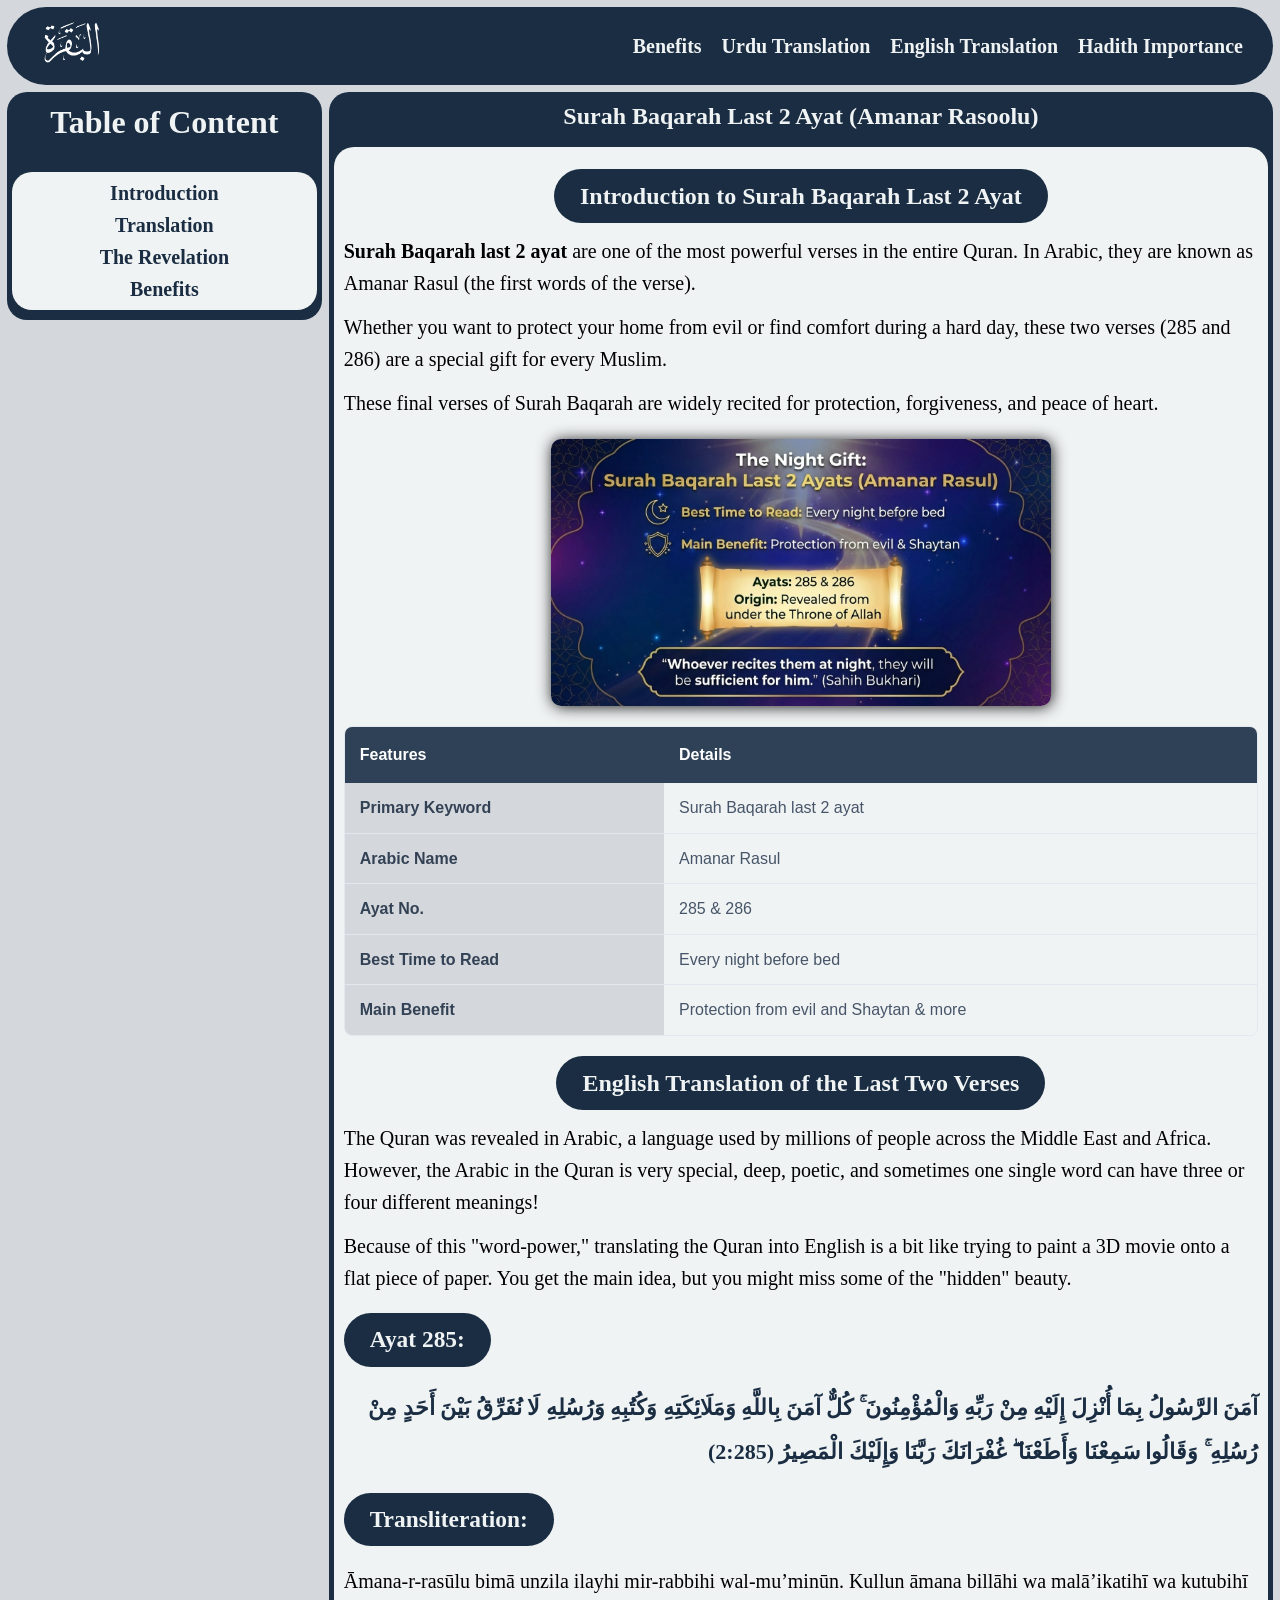
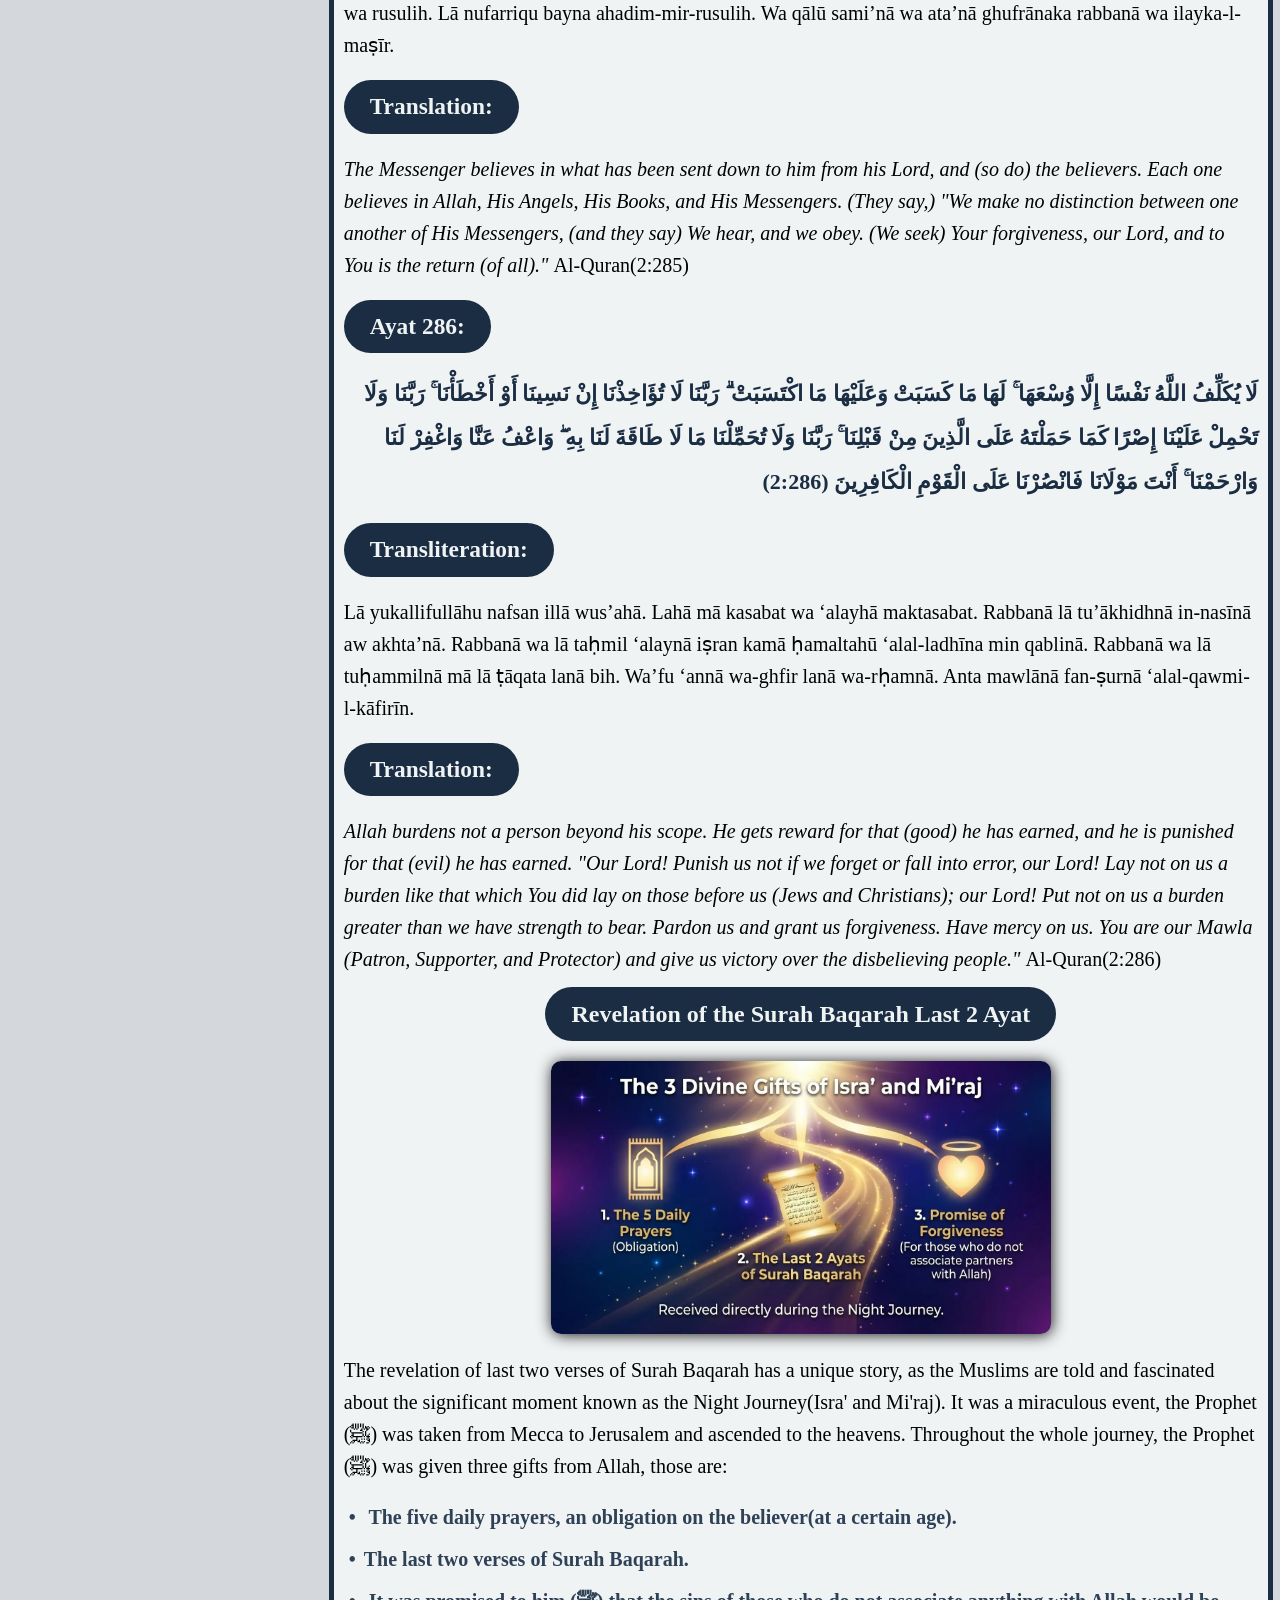
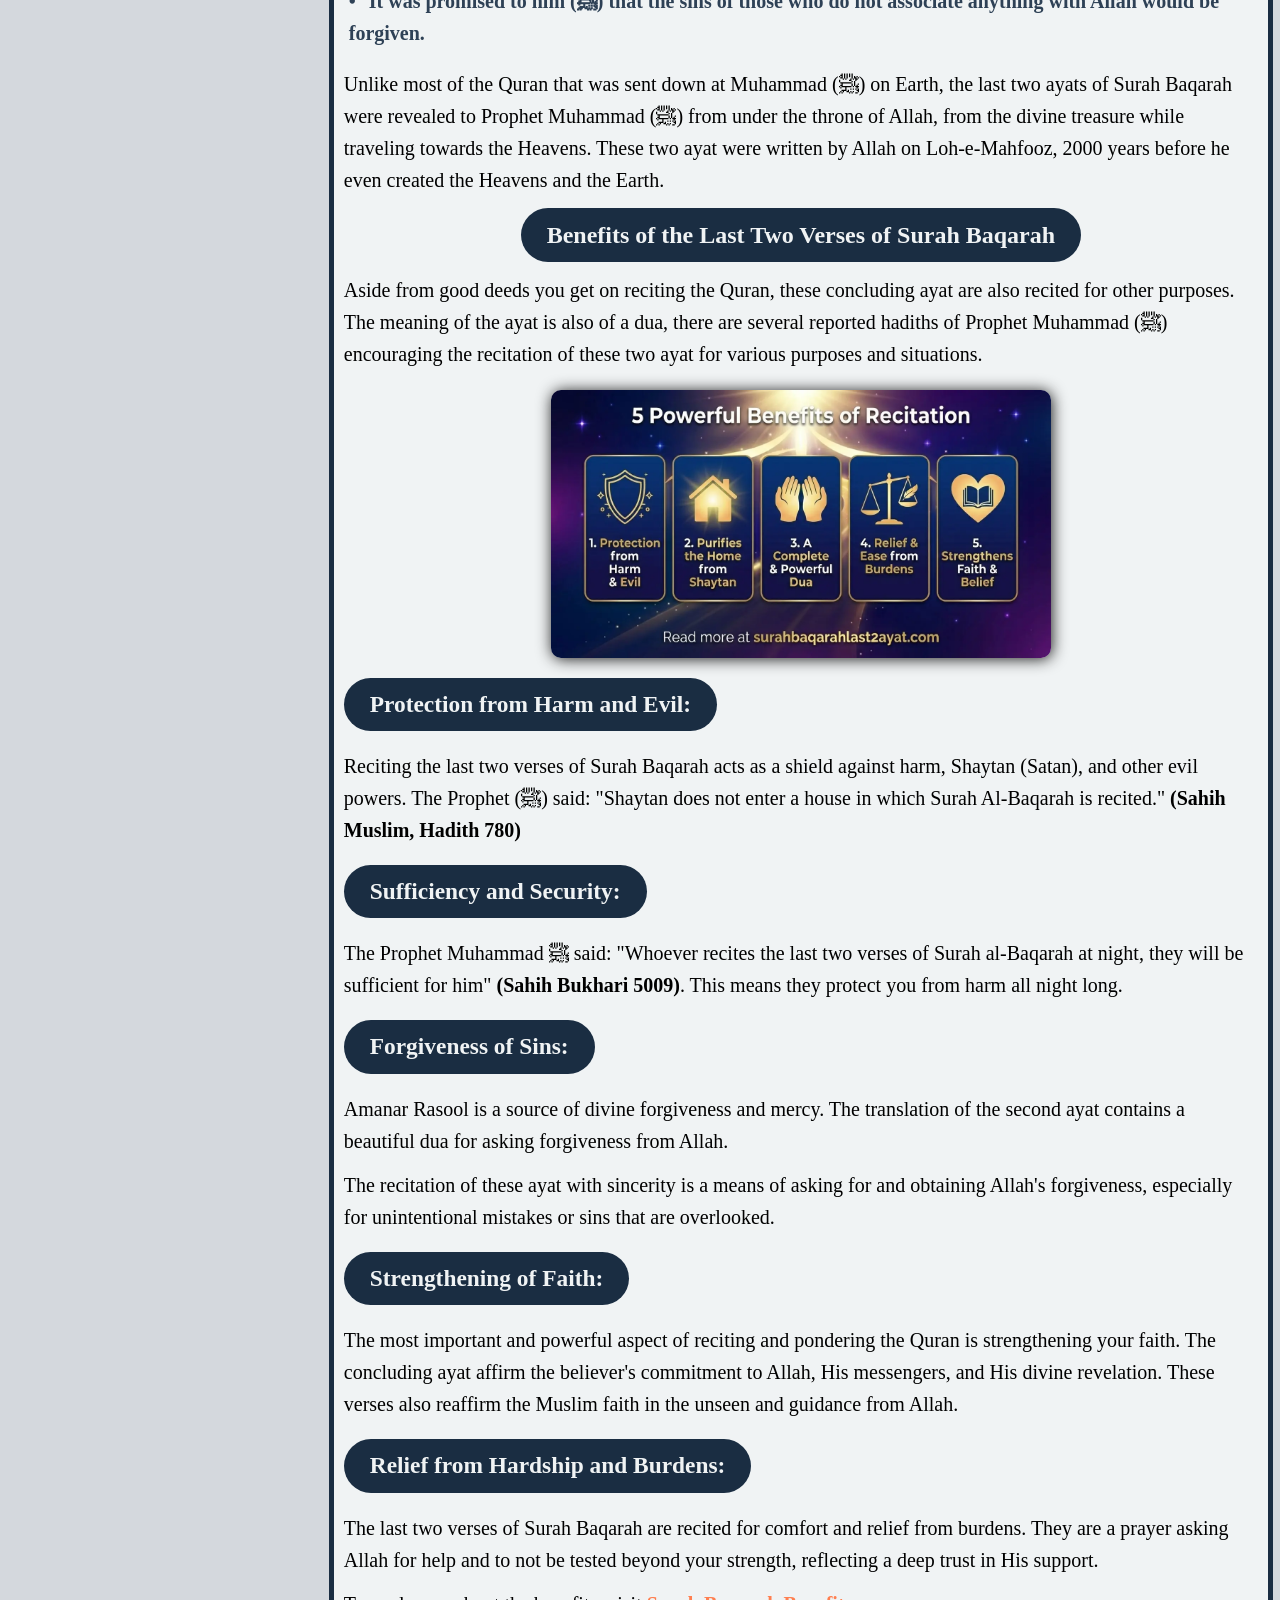
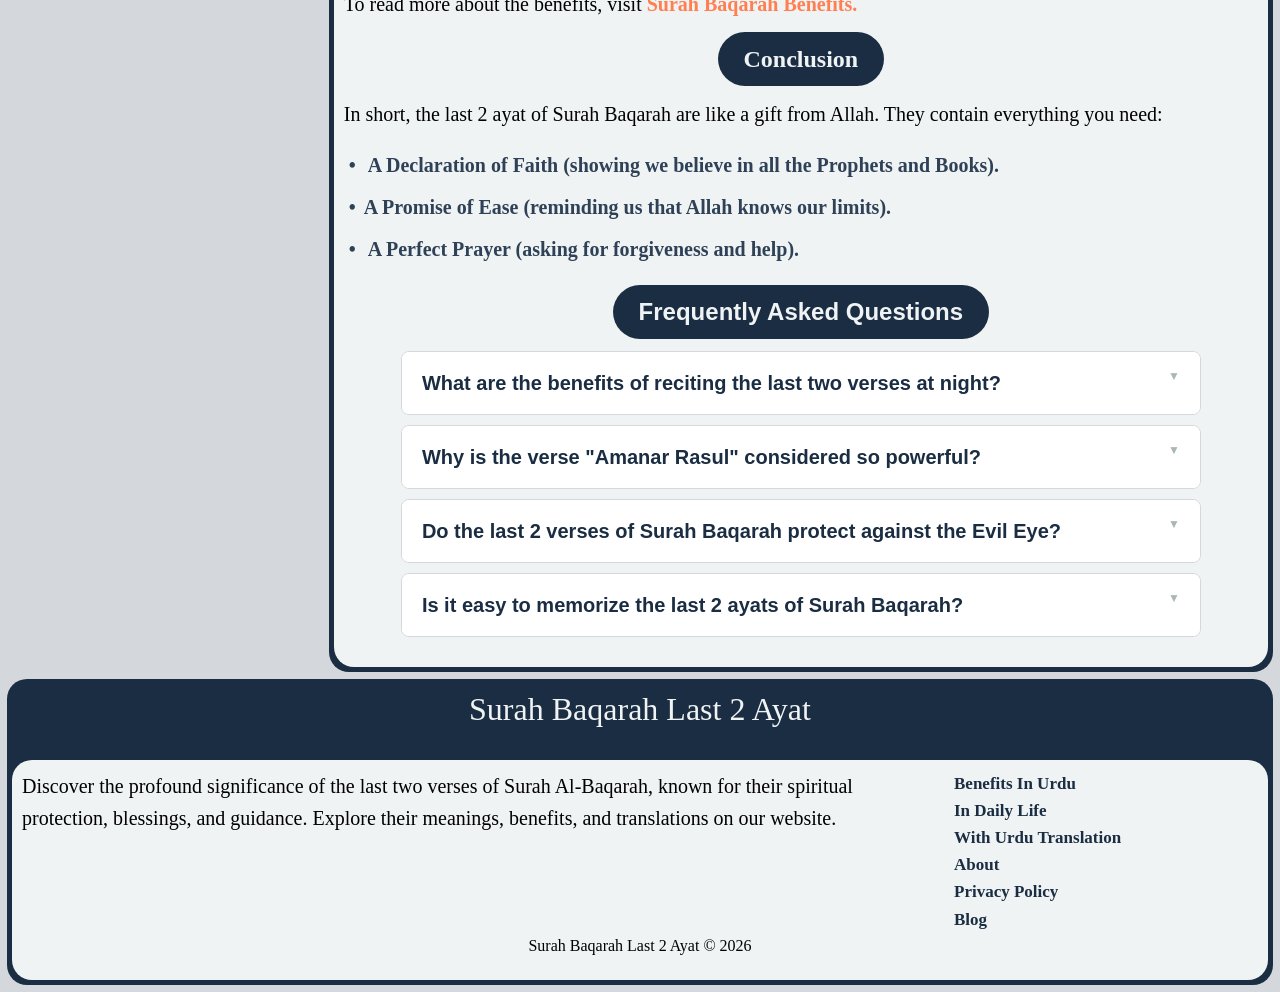
==== commit 57efd672: "update hojmepage toc" ====
--- a/index.html
+++ b/index.html
@@ -73,14 +73,14 @@
   </header>
 
   <main>
-    <div class="toc">
+    <div class="toc" role="navigation" aria-label="Table of contents">
       <div class="toc-tittle">
         <p><strong>Table of Content</strong></p>
       </div>
       <div class="toc-links">
         <ul>
           <li><a href="#introduction">Introduction</a></li>
-          <li><a href="#in-english">English Translation</a></li>
+          <li><a href="#translation">Translation</a></li>
           <li><a href="#revelation">The Revelation</a></li>
           <li><a href="#benefits">Benefits</a></li>
         </ul>
@@ -149,7 +149,7 @@
           </table>
         </div>
 
-        <div id="in-english">
+        <div id="translation">
           <h2 class="heading">English Translation of the Last Two Verses</h2>
         </div>
         <p>
--- a/CSS/styles.css
+++ b/CSS/styles.css
@@ -253,7 +253,7 @@
   color: black;
   border-radius: 20px;
   text-align: left;
-  padding: 20px 10px;
+  padding: 10px;
 }
 
 .blog-grid {
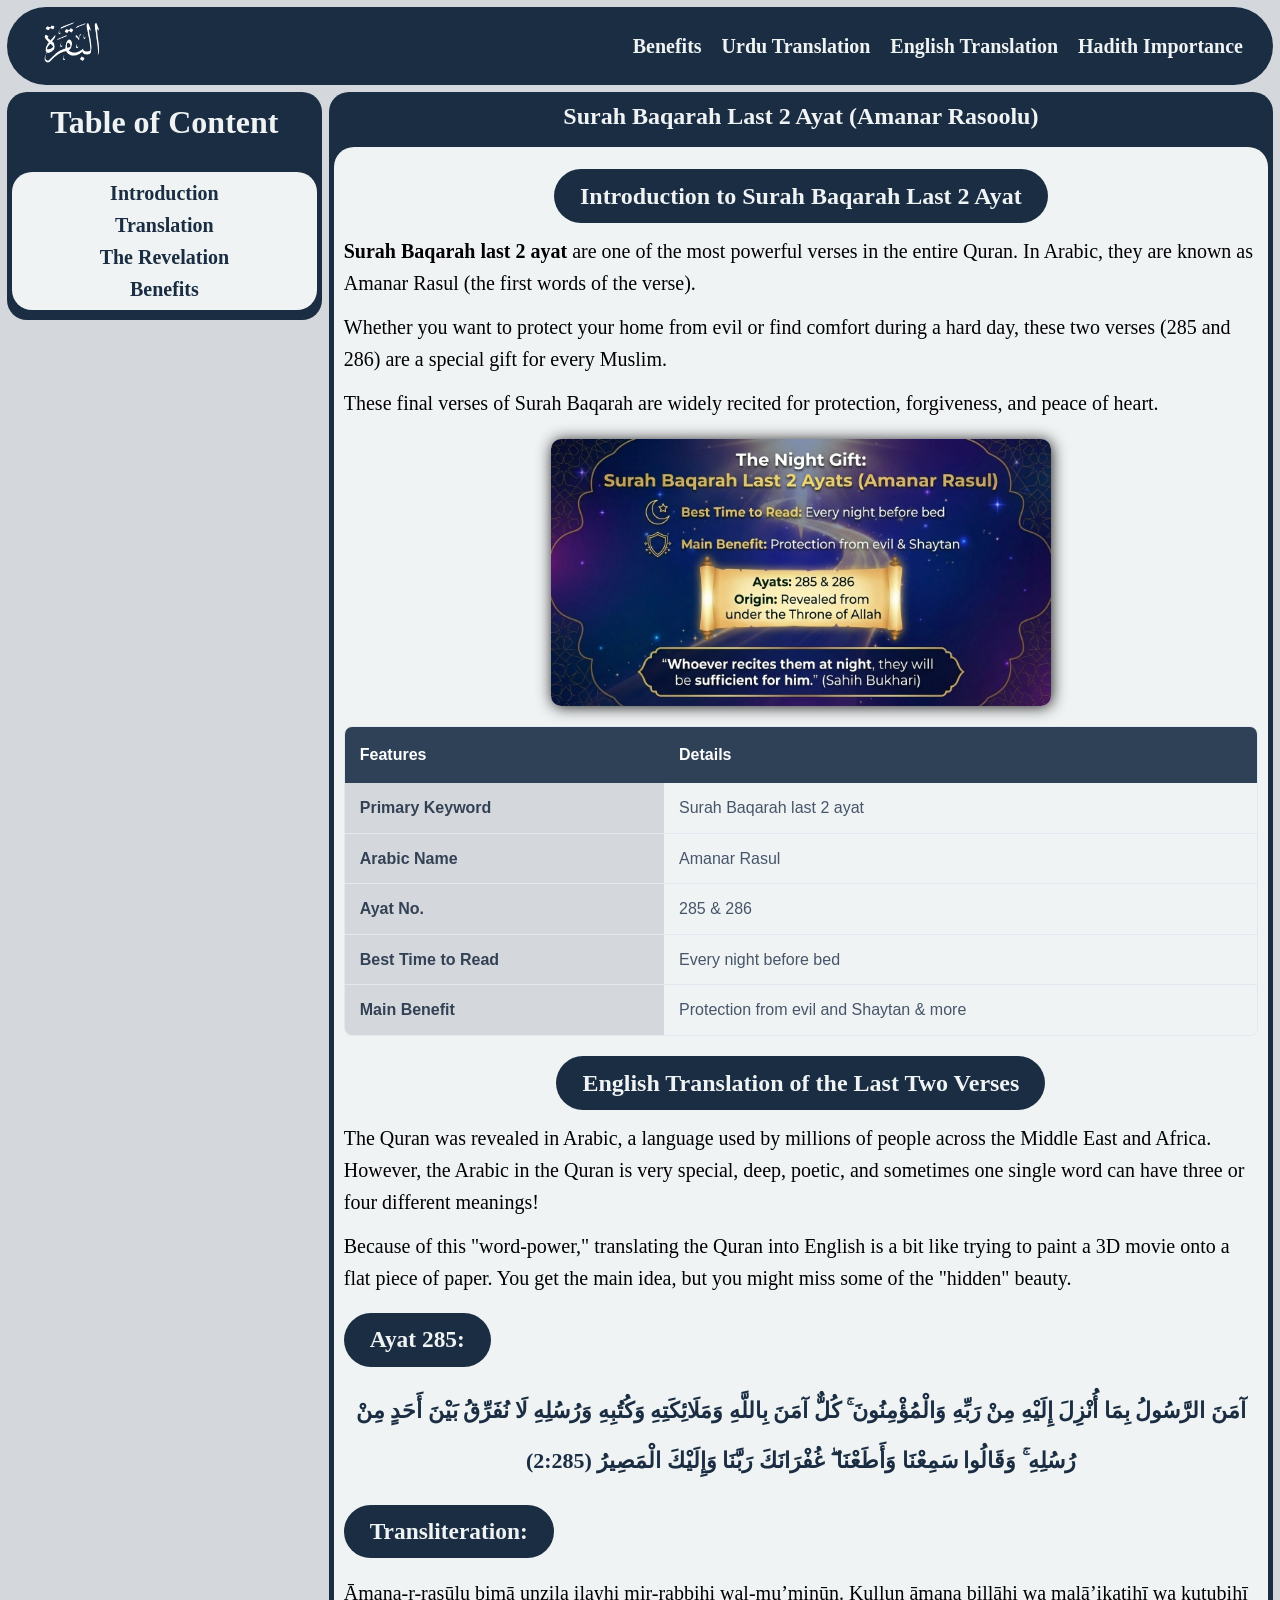
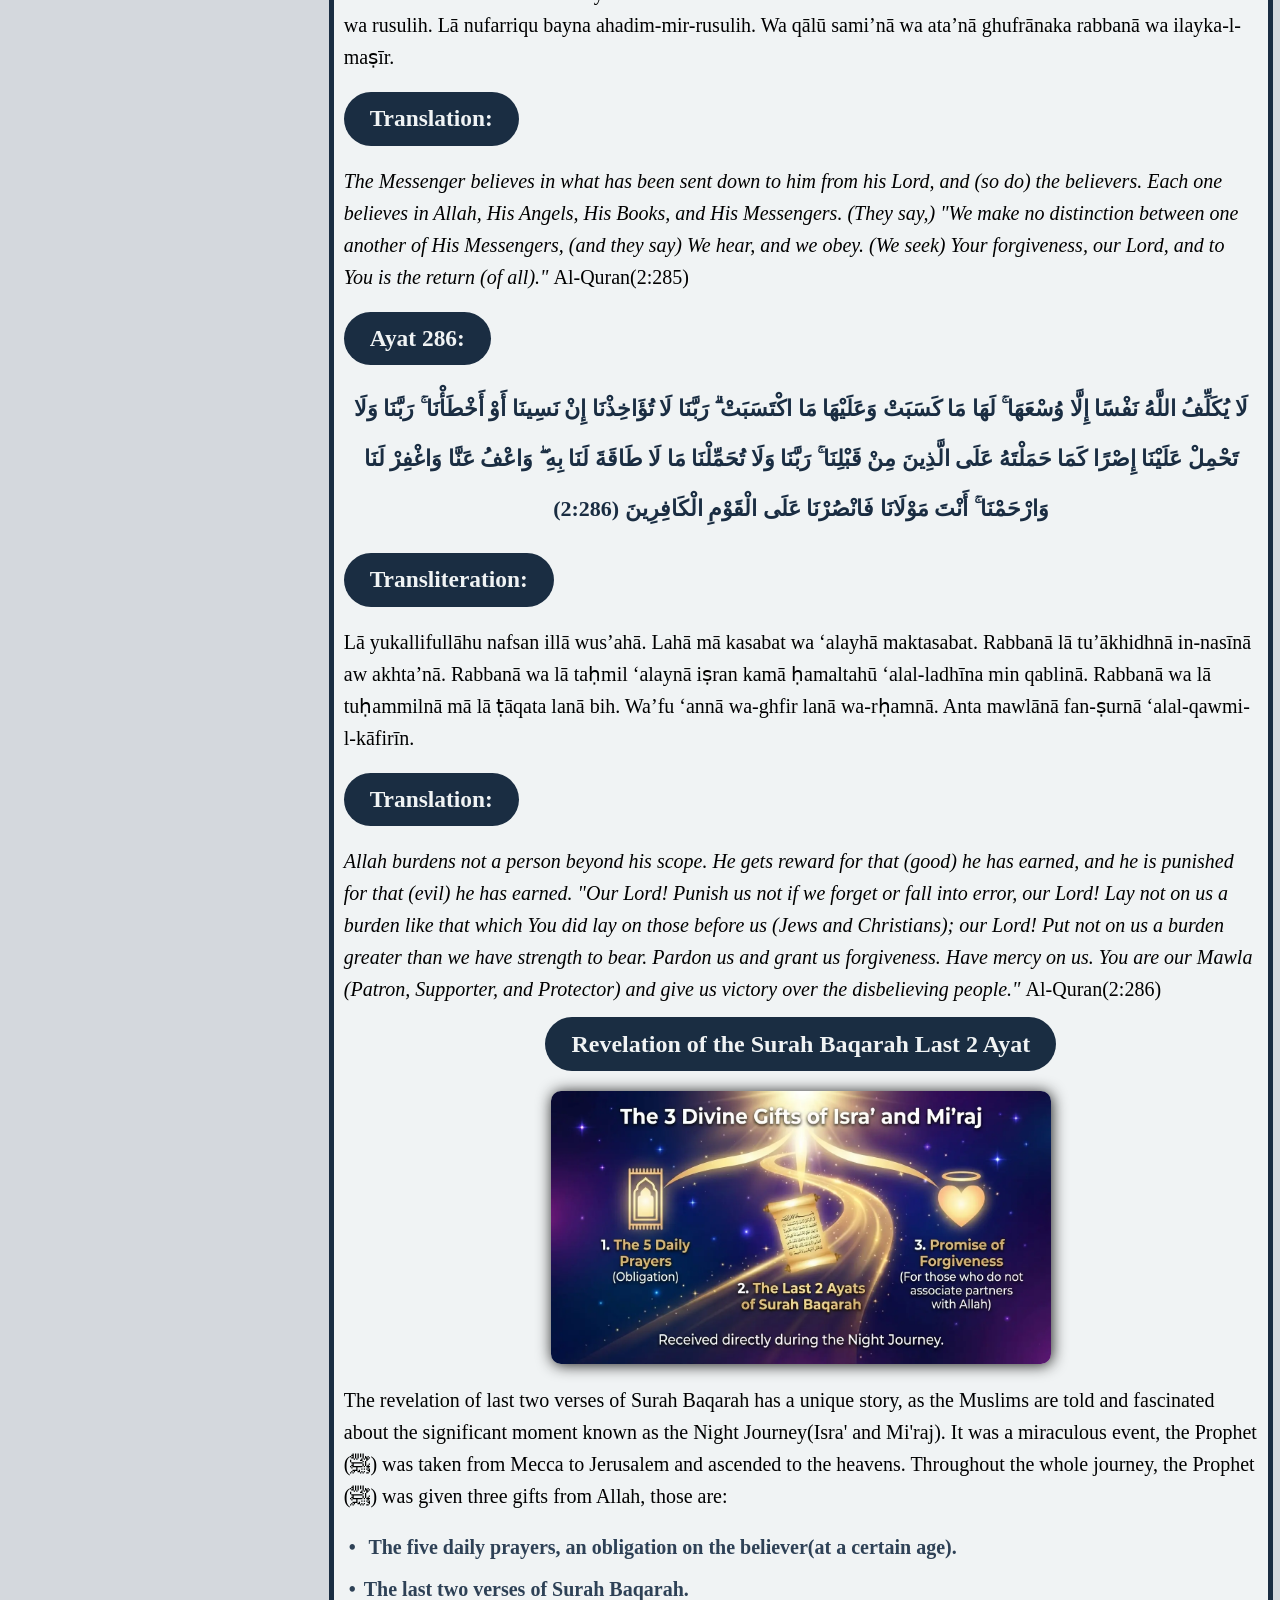
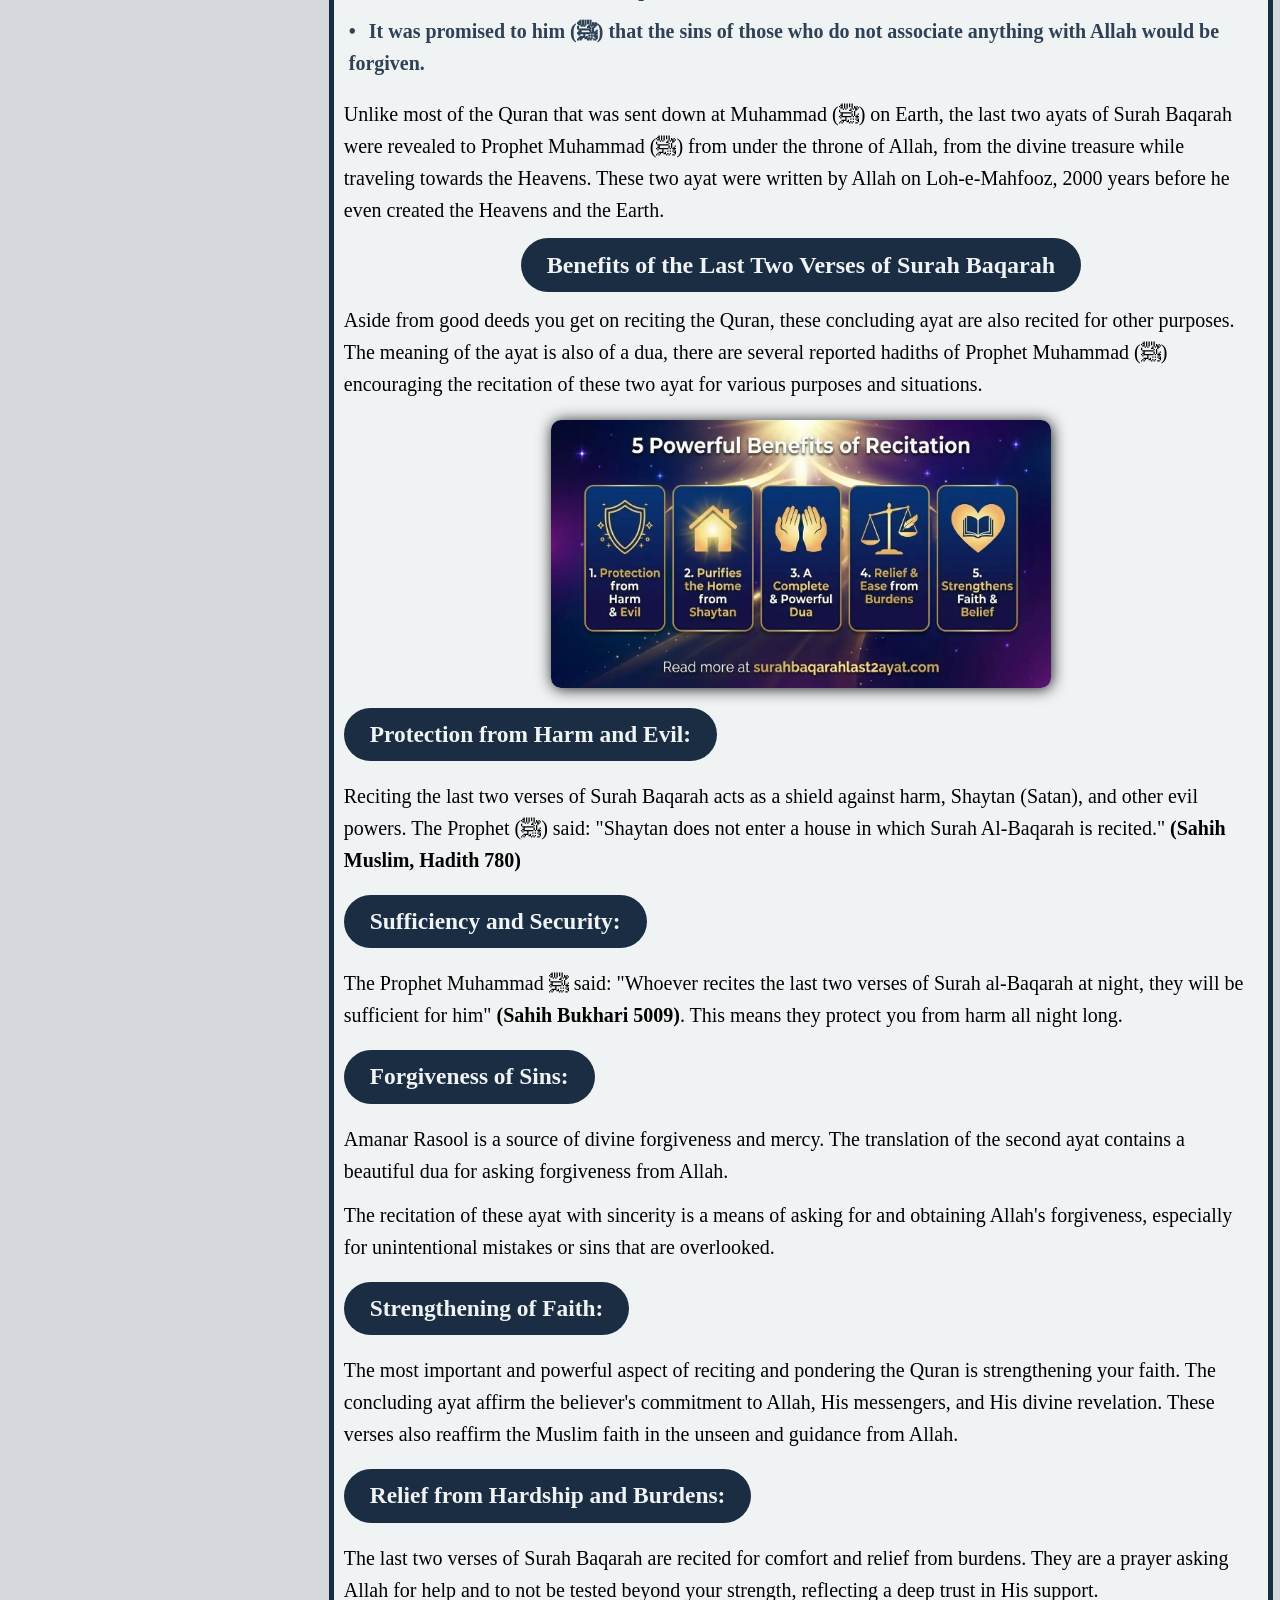
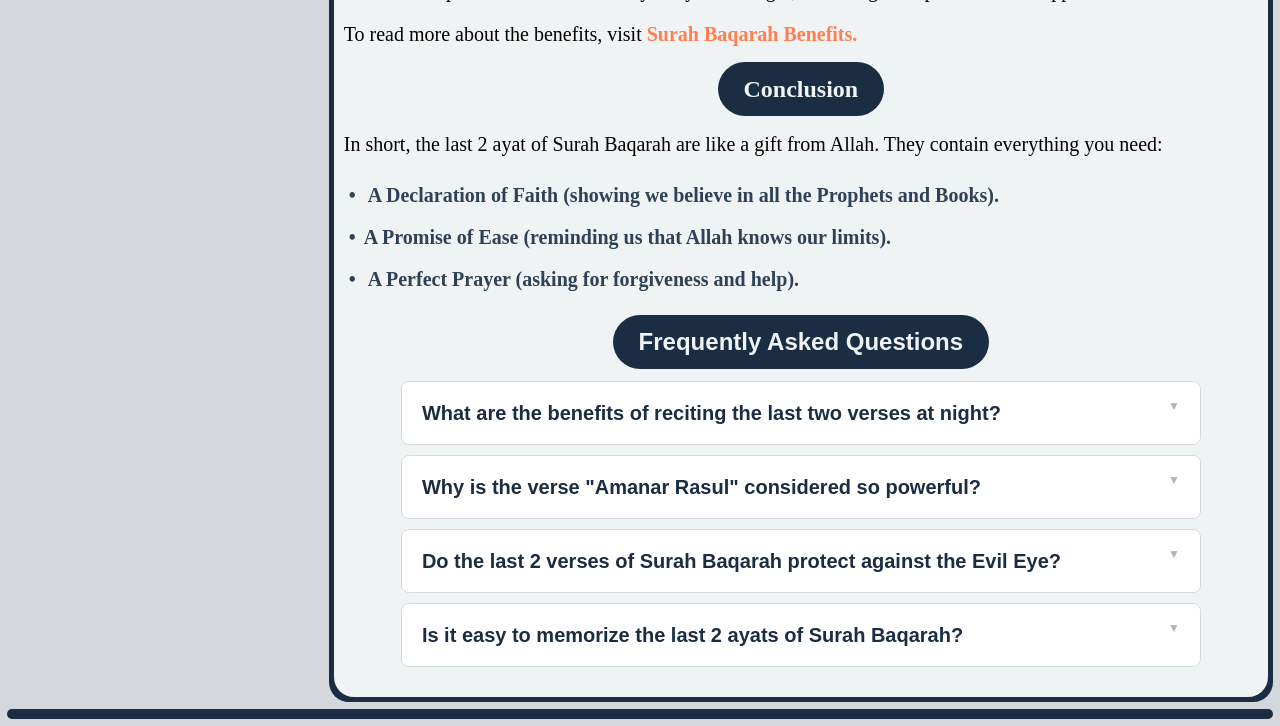
==== commit de01e288: "Clartity Heatmap added" ====
--- a/index.html
+++ b/index.html
@@ -45,6 +45,13 @@
     }
     gtag("js", new Date());
     gtag("config", "G-Z75L82DDX3");
+  </script>
+  <script type="text/javascript">
+    (function (c, l, a, r, i, t, y) {
+      c[a] = c[a] || function () { (c[a].q = c[a].q || []).push(arguments) };
+      t = l.createElement(r); t.async = 1; t.src = "https://www.clarity.ms/tag/" + i;
+      y = l.getElementsByTagName(r)[0]; y.parentNode.insertBefore(t, y);
+    })(window, document, "clarity", "script", "vcfjn785gt");
   </script>
 </head>
 
--- a/CSS/styles.css
+++ b/CSS/styles.css
@@ -5,6 +5,7 @@
   --light-gray: #c0c8ca;
   --cloud-gray: #d4d8dd;
   --white: #f0f3f4;
+  --arabic-back: #e1eee6;
 }
 * {
   margin: 0;
@@ -16,16 +17,21 @@
 
 @font-face {
   font-family: "MyQuranFont";
-  /* your custom name */
   src: url("../fonts/myQuranFont.ttf") format("truetype");
   font-weight: normal;
   font-style: normal;
 }
+@font-face {
+  font-family: "MyUrduFont";
+  src: url("../fonts/myUrduFont.ttf") format("truetype");
+  font-weight: normal;
+  font-style: normal;
+}
 
 .faq-container {
   max-width: 800px;
   margin: 20px auto;
-  font-family: 'Segoe UI', sans-serif;
+  font-family: "Segoe UI", sans-serif;
 }
 
 /* The Main Accordion Box */
@@ -49,9 +55,55 @@
   background-color: #ffffff;
 }
 
+.images {
+  width: 100%;
+  border-radius: 12px 12px 0 0;
+  display: block;
+}
+
+.ad-container {
+  display: flex;
+  flex-direction: column;
+  justify-content: center;
+  align-items: center;
+}
+.ad-container a {
+  width: 300px;
+}
+.ad-cta {
+  display: flex;
+  align-items: center;
+  justify-content: center;
+  gap: 12px;
+  background-color: #25d366; /* WhatsApp Green */
+  color: white;
+  text-decoration: none;
+  padding: 14px 24px;
+  font-size: 16px;
+  font-weight: 600;
+  border-radius: 12px 12px; /* Matches ad corners */
+  transition:
+    background-color 0.3s ease,
+    transform 0.2s ease;
+}
+
+.ad-cta:hover {
+  background-color: #128c7e; /* Darker WhatsApp shade */
+  transform: translateY(-2px);
+}
+
+.ad-cta:active {
+  transform: translateY(0);
+}
+
+.cta-icon {
+  width: 24px;
+  height: 24px;
+  filter: brightness(0) invert(1); /* Makes the icon white if the SVG is black */
+}
 /* Custom Arrow using CSS */
 .faq-question::after {
-  content: '▼';
+  content: "▼";
   float: right;
   font-size: 12px;
   color: var(--ash-grey);
@@ -78,21 +130,63 @@
   margin-right: 15px;
 }
 
-.quran,
+/* Container for spacing */
+.audio-container {
+  background-color: #f8f9fa; /* Light grey background */
+  padding: 15px;
+  border-radius: 12px;
+  margin: 10px 0;
+  text-align: center;
+  border: 1px solid #e9ecef;
+}
+
+/* Label above the player */
+.audio-label {
+  font-size: 0.9rem;
+  color: #1a2d42; /* Navy color */
+  font-weight: bold;
+  margin-bottom: 8px;
+  text-transform: uppercase;
+  letter-spacing: 0.5px;
+}
+
+/* Make audio player fill the width on mobile */
+.custom-audio {
+  width: 100%;
+  height: 40px;
+}
+.arabic-urdu {
+  background-color: var(--arabic-back);
+  border-radius: 10px;
+  padding: 10px;
+  box-shadow: #637068 5px 6px 5px;
+}
+.quran {
+  font-family: "MyQuranFont", serif;
+  color: var(--navy);
+  font-size: 22px;
+  font-weight: bold;
+  line-height: 2;
+  direction: rtl;
+  text-align: center;
+  margin-top: 15px;
+  line-height: 50px;
+}
+
 .urdu {
-  font-family: "MyQuranFont", serif;
+  font-family: "MyUrduFont", serif;
+  font-size: 22px;
+  font-weight: bold;
   line-height: 2;
   direction: rtl;
   text-align: right;
   margin-top: 15px;
 }
 
-.urdu {
-  font-size: 22px;
-}
-
-#ayat-285, #ayat-286 {
+.heading-center {
+  text-align: center;
   font-size: 26px;
+  margin: 10px 5px;
 }
 
 .en-quran {
@@ -104,13 +198,16 @@
   line-height: 2;
   margin-top: 15px;
 }
-
-.quran {
+.tafseer-card h4 {
+  margin-top: 1.5rem;
+  margin-bottom: 0.5rem;
   color: var(--navy);
-  font-size: 22px;
-  font-weight: bold;
-}
-
+}
+
+.tafseer-card p {
+  margin-bottom: 1rem;
+  line-height: 1.6;
+}
 p {
   margin-bottom: 12px;
 }
@@ -322,60 +419,59 @@
 
 h4 {
   margin-bottom: 19px;
-  font-size: 15px;
 }
 
 /* Container to prevent table from breaking on mobile */
 .quran-table-wrapper {
-    margin: 20px 0;
-    overflow-x: auto;
-    border: 1px solid #e2e8f0;
-    border-radius: 8px;
+  margin: 20px 0;
+  overflow-x: auto;
+  border: 1px solid #e2e8f0;
+  border-radius: 8px;
 }
 
 .quran-info-table {
-    width: 100%;
-    border-collapse: collapse;
-    background-color: var(--white);
-    font-family: sans-serif;
-    font-size: 16px;
+  width: 100%;
+  border-collapse: collapse;
+  background-color: var(--white);
+  font-family: sans-serif;
+  font-size: 16px;
 }
 
 /* Header styling */
 .quran-info-table thead {
-    background-color: var(--light-navy);
-    color: #ffffff;
-    text-align: left;
+  background-color: var(--light-navy);
+  color: #ffffff;
+  text-align: left;
 }
 
 .quran-info-table th {
-    padding: 15px;
-    font-weight: 600;
+  padding: 15px;
+  font-weight: 600;
 }
 
 /* Cell padding and borders */
 .quran-info-table td {
-    padding: 12px 15px;
-    border-bottom: 1px solid #e2e8f0;
-    vertical-align: middle;
+  padding: 12px 15px;
+  border-bottom: 1px solid #e2e8f0;
+  vertical-align: middle;
 }
 
 /* Label column (Left side) */
 .feature-name {
-    background-color: var(--cloud-gray);
-    font-weight: bold;
-    color: #334155;
-    width: 35%;
+  background-color: var(--cloud-gray);
+  font-weight: bold;
+  color: #334155;
+  width: 35%;
 }
 
 /* Detail column (Right side) */
 .feature-detail {
-    color: #475569;
+  color: #475569;
 }
 
 /* Remove border from the last row */
 .quran-info-table tr:last-child td {
-    border-bottom: none;
+  border-bottom: none;
 }
 
 .blog-list {
@@ -487,43 +583,22 @@
   transform: scale(0.95);
 }
 
-.ad-banner {
-            margin: 15px;
-            padding: 10px;
-            display: flex;
-            background-color: var(--cloud-gray);
-            border-radius: 5px;
-            align-items: center;
-        }
-
-        .ad-content { flex: 1; padding-right: 10px; }
-        .ad-content h2 { margin: 0; color: #0d47a1; font-size: 18px; }
-        .ad-content p { font-size: 10px; margin: 5px 0; color: #555; }
-.ad-image {
-            width: 100px;
-            height: 80px;
-            background-color: #ddd; /* Placeholder for image */
-            background-image: url('https://via.placeholder.com/100x80'); 
-            background-size: cover;
-        }
-
-@media (max-width: 1024px){
+@media (max-width: 1024px) {
   .blog-grid {
-  display: grid;
-  grid-template-columns: 1fr 1fr;
-  gap: 20px;
-  justify-content: space-between;
-}
+    display: grid;
+    grid-template-columns: 1fr 1fr;
+    gap: 20px;
+    justify-content: space-between;
+  }
 }
 
 @media (max-width: 768px) {
-
   .toc-tittle,
   .f-tittle p {
     font-size: 28px;
   }
 
-  h1{
+  h1 {
     font-size: 27px;
   }
 
@@ -534,37 +609,37 @@
     gap: 7px;
   }
 
-  .toc{
+  .toc {
     display: none;
   }
 
-.blog-grid {
-  display: flexbox;
-  flex-direction: column;
-  grid-template-columns: 1fr 1fr;
-  flex-wrap: wrap;
-  gap: 20px;
-  justify-content: space-between;
-}
-
-.f-grid {
-  display: flex;
-  flex-direction: column;
-  margin-bottom: 20px;
-  gap: 10px;
-  }
-
-/* .f-links{
+  .blog-grid {
+    display: flexbox;
+    flex-direction: column;
+    grid-template-columns: 1fr 1fr;
+    flex-wrap: wrap;
+    gap: 20px;
+    justify-content: space-between;
+  }
+
+  .f-grid {
+    display: flex;
+    flex-direction: column;
+    margin-bottom: 20px;
+    gap: 10px;
+  }
+
+  /* .f-links{
   padding: 0 10px;
 } */
-.f-links ul{
-  display: grid;
-  flex-direction: column;
-  grid-template-columns: 1.5fr 1fr;
-
-  align-items: center;
-  text-align: center;
-  border-radius: 0%;
+  .f-links ul {
+    display: grid;
+    flex-direction: column;
+    grid-template-columns: 1.5fr 1fr;
+
+    align-items: center;
+    text-align: center;
+    border-radius: 0%;
   }
 
   nav ul {
@@ -665,4 +740,3 @@
     display: block;
   }
 }
-
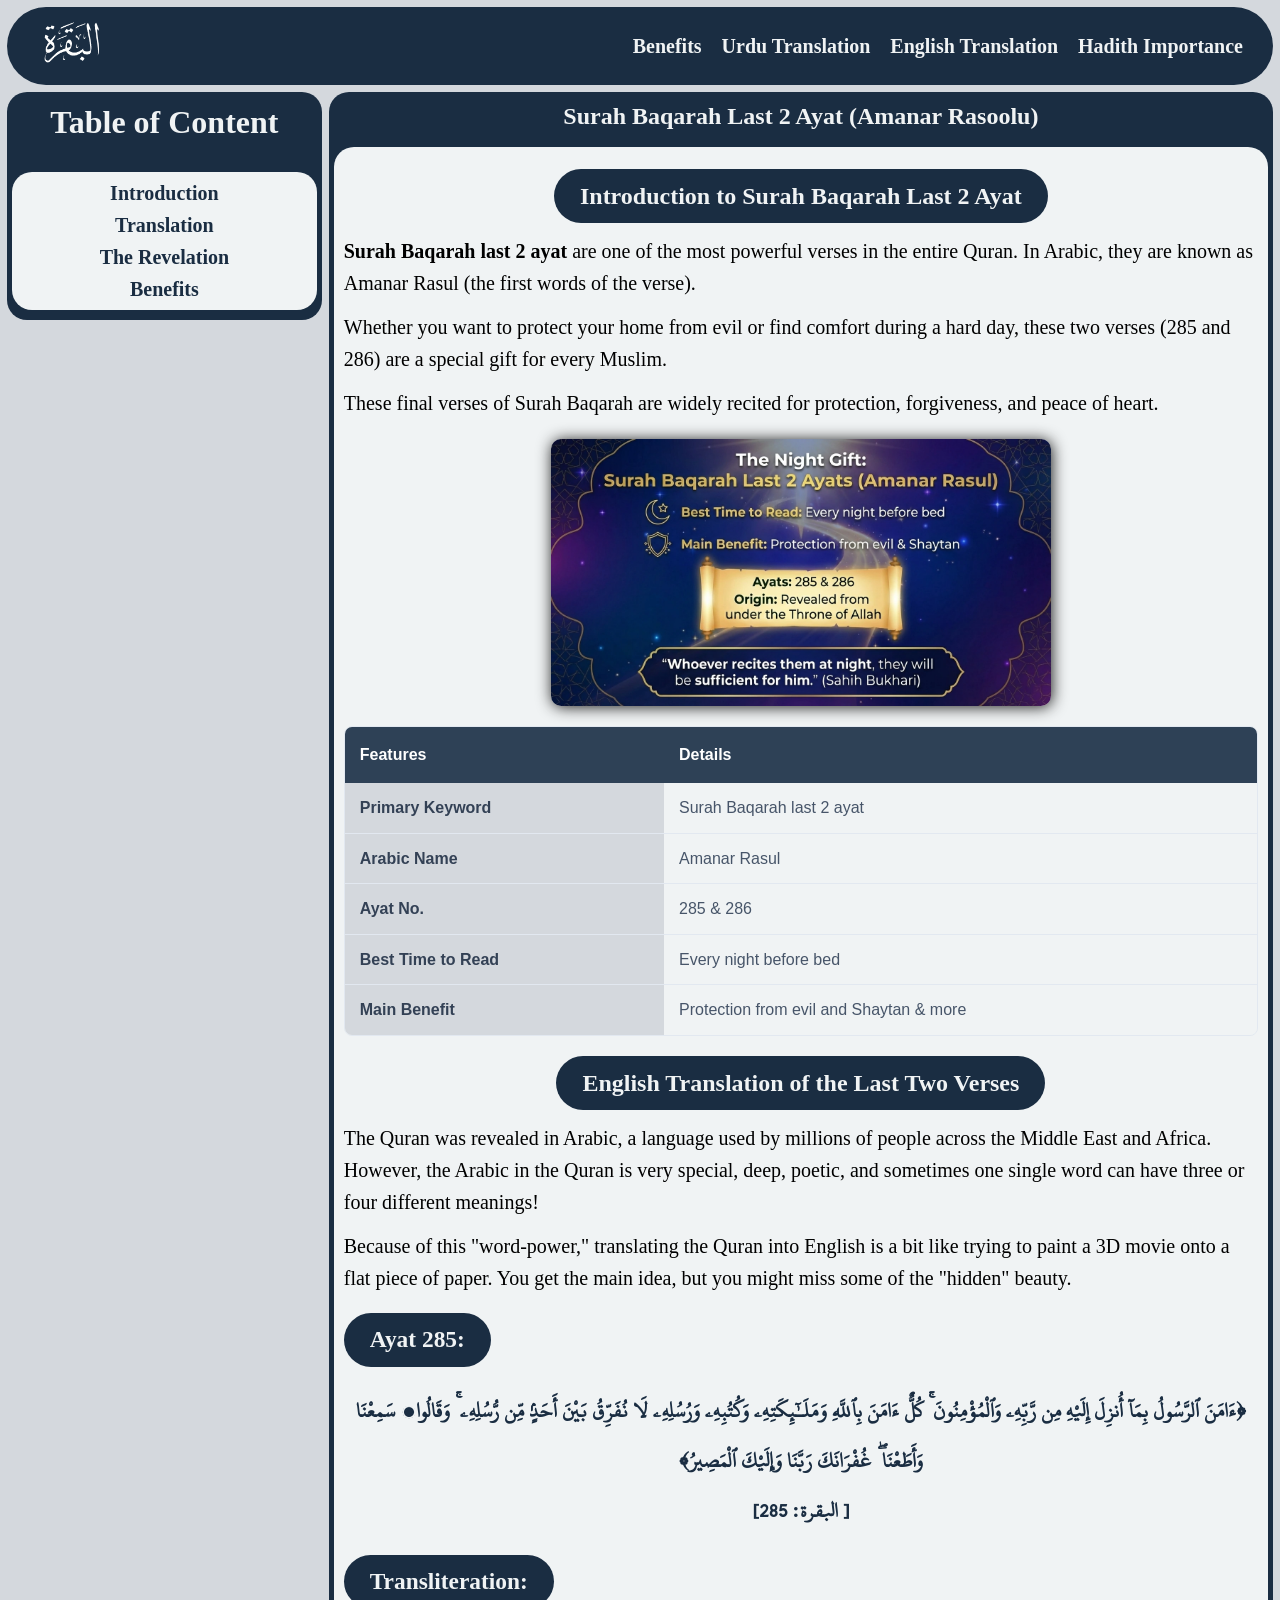
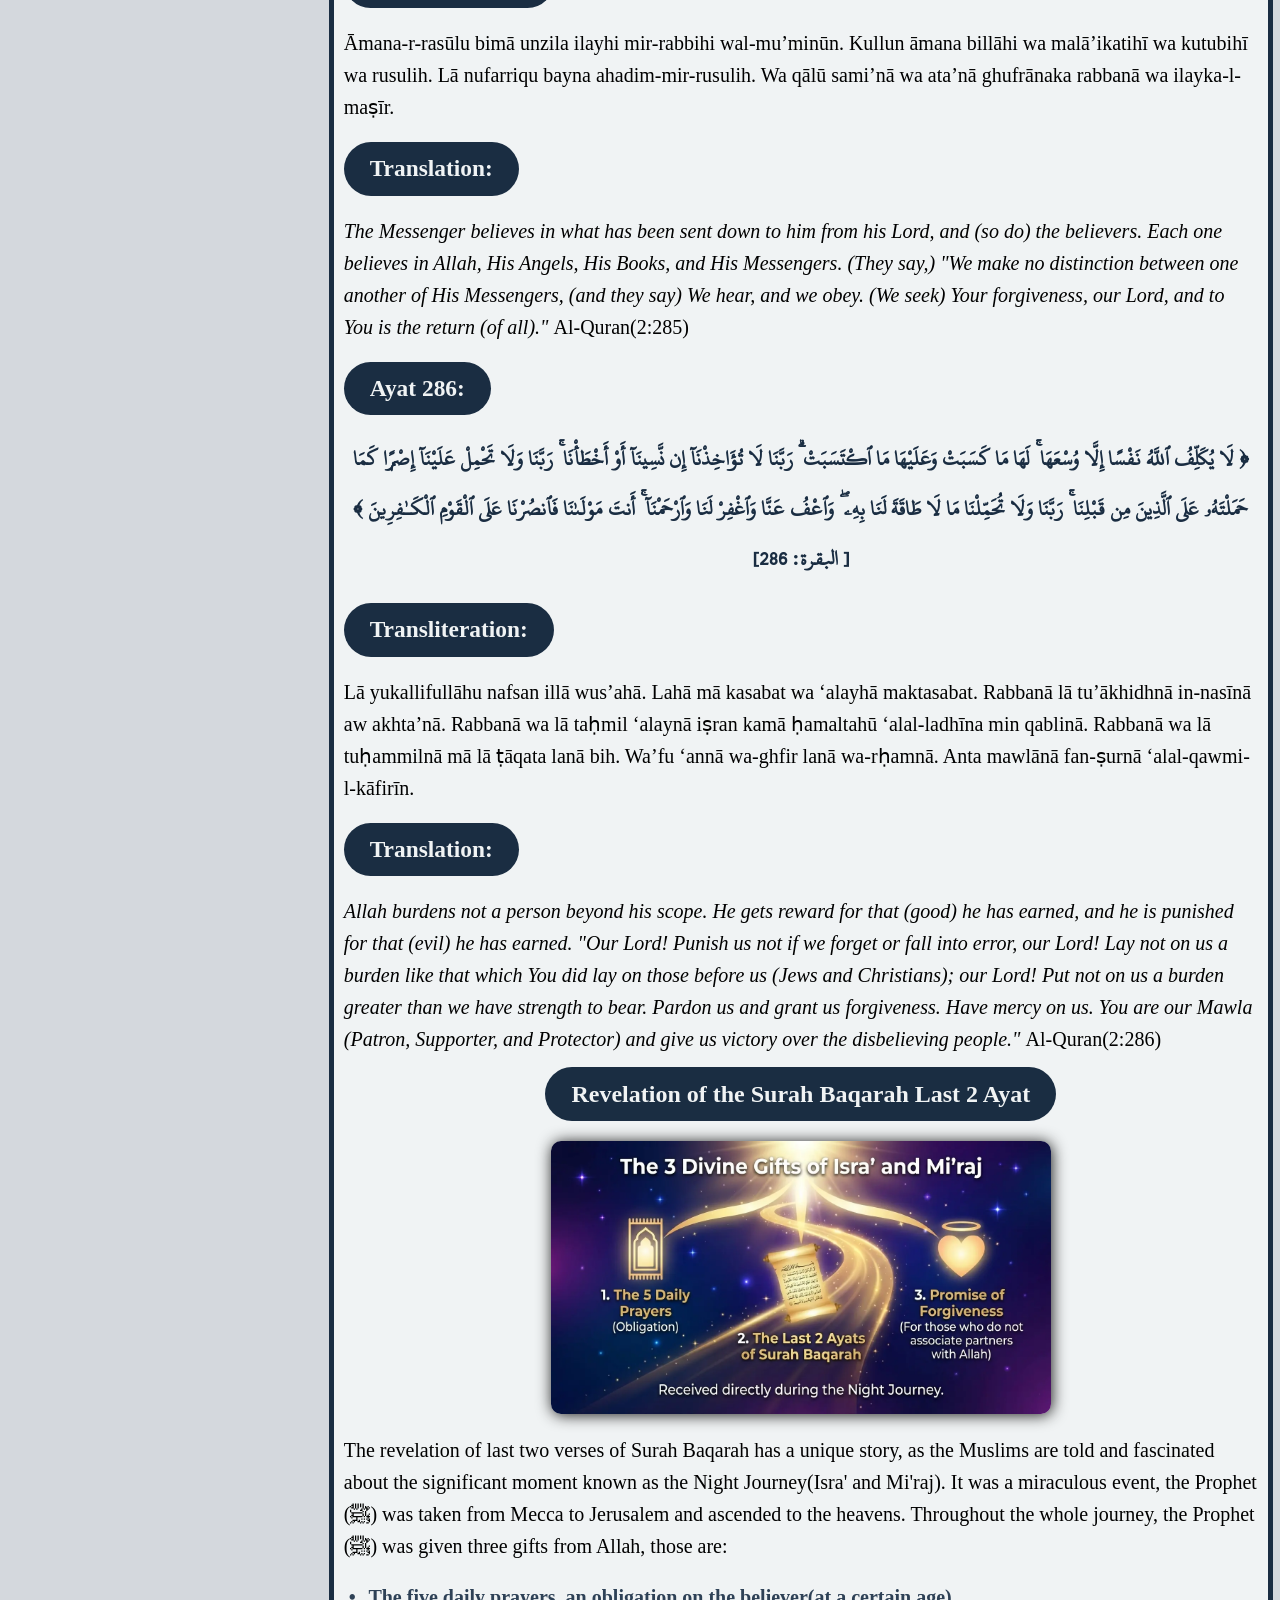
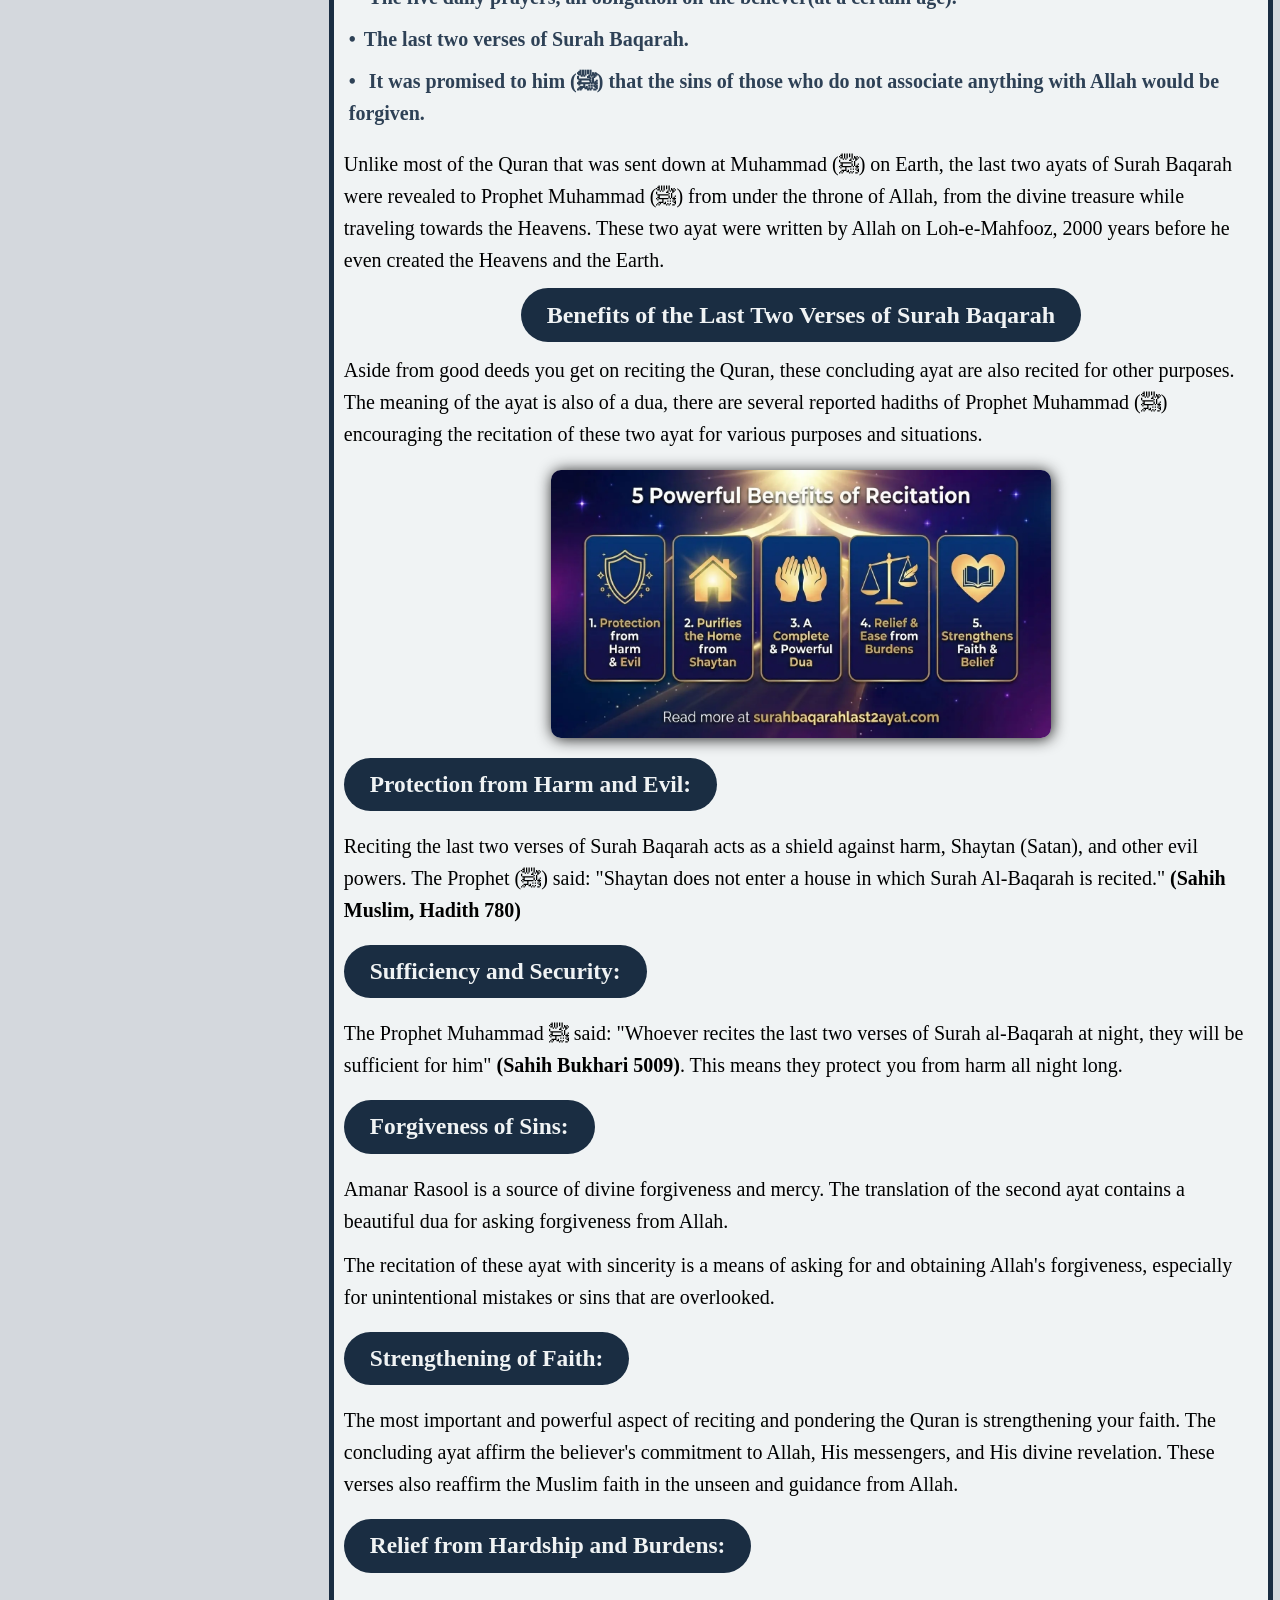
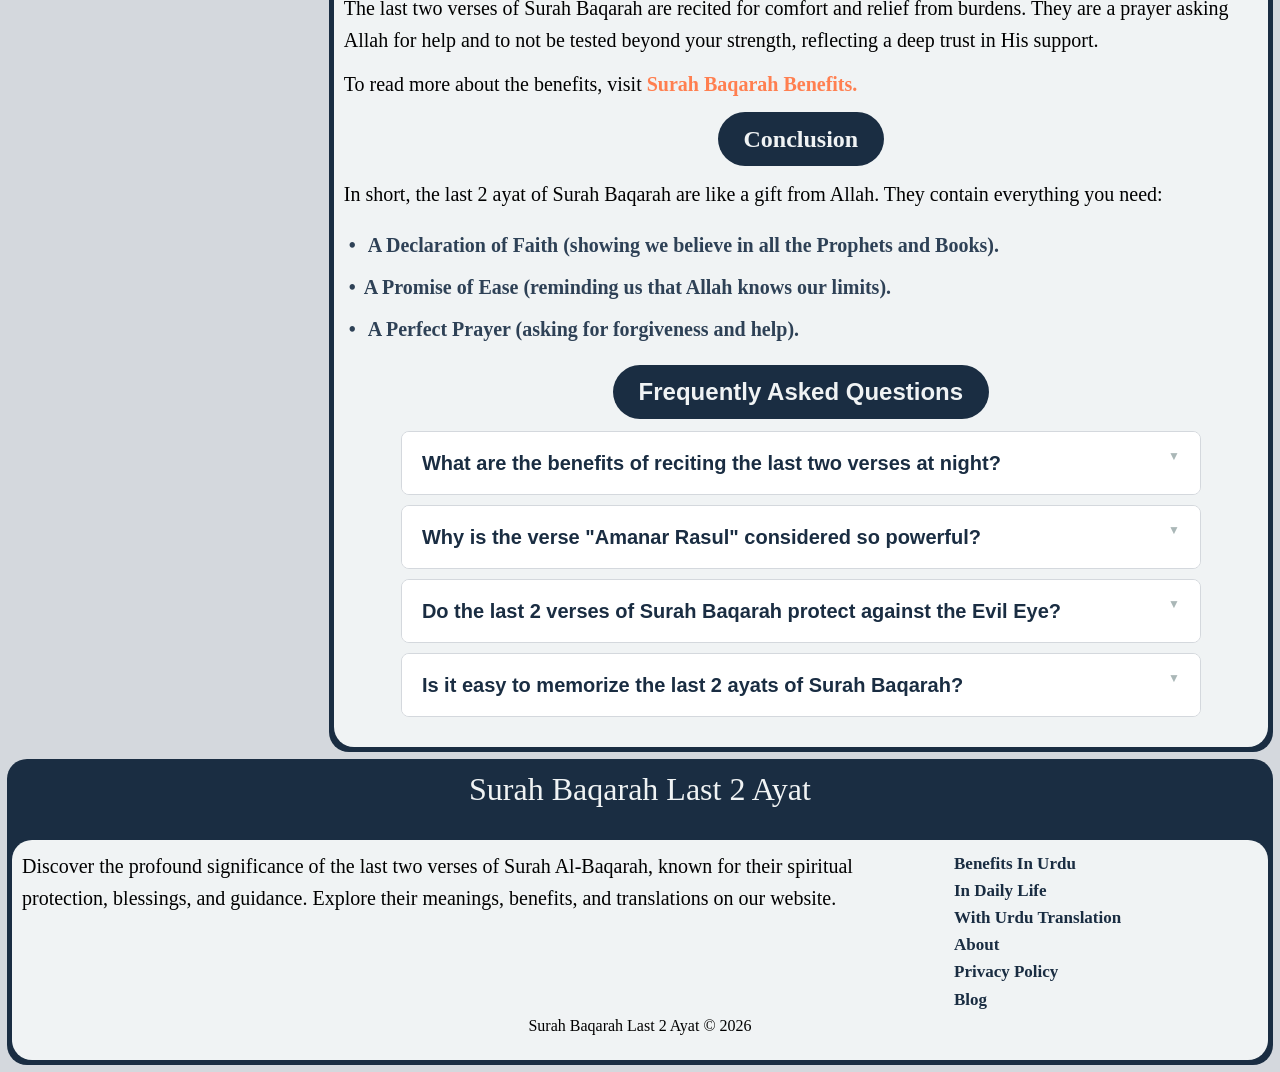
==== commit 2991a8e8: "Arabic Text updated" ====
--- a/index.html
+++ b/index.html
@@ -174,15 +174,13 @@
 
         <h3>Ayat 285:</h3>
 
-        <div class="quran">
-          <p>
-            آمَنَ الرَّسُولُ بِمَا أُنْزِلَ إِلَيْهِ مِنْ رَبِّهِ
-            وَالْمُؤْمِنُونَ ۚ كُلٌّ آمَنَ بِاللَّهِ وَمَلَائِكَتِهِ
-            وَكُتُبِهِ وَرُسُلِهِ لَا نُفَرِّقُ بَيْنَ أَحَدٍ مِنْ رُسُلِهِ
-            ۚ وَقَالُوا سَمِعْنَا وَأَطَعْنَا ۖ غُفْرَانَكَ رَبَّنَا
-            وَإِلَيْكَ الْمَصِيرُ (2:285)
+        <p class="quran">
+            ﴿ءَامَنَ ٱلرَّسُولُ بِمَآ أُنزِلَ إِلَيْهِ مِن رَّبِّهِۦ وَٱلْمُؤْمِنُونَ ۚ كُلٌّ ءَامَنَ بِٱللَّهِ
+            وَمَلَـٰٓئِكَتِهِۦ وَكُتُبِهِۦ وَرُسُلِهِۦ لَا نُفَرِّقُ بَيْنَ أَحَدٍۢ مِّن رُّسُلِهِۦ ۚ وَقَالُوا۟
+            سَمِعْنَا وَأَطَعْنَا ۖ غُفْرَانَكَ رَبَّنَا وَإِلَيْكَ ٱلْمَصِيرُ﴾
+            <br>
+            [ البقرة: 285]
           </p>
-        </div>
         <h3>Transliteration:</h3>
         <p>
           Āmana-r-rasūlu bimā unzila ilayhi mir-rabbihi wal-mu’minūn. Kullun
@@ -205,14 +203,12 @@
 
         <h3>Ayat 286:</h3>
         <div class="quran">
-          <p>
-            لَا يُكَلِّفُ اللَّهُ نَفْسًا إِلَّا وُسْعَهَا ۚ لَهَا مَا
-            كَسَبَتْ وَعَلَيْهَا مَا اكْتَسَبَتْ ۗ رَبَّنَا لَا تُؤَاخِذْنَا
-            إِنْ نَسِينَا أَوْ أَخْطَأْنَا ۚ رَبَّنَا وَلَا تَحْمِلْ
-            عَلَيْنَا إِصْرًا كَمَا حَمَلْتَهُ عَلَى الَّذِينَ مِنْ
-            قَبْلِنَا ۚ رَبَّنَا وَلَا تُحَمِّلْنَا مَا لَا طَاقَةَ لَنَا
-            بِهِ ۖ وَاعْفُ عَنَّا وَاغْفِرْ لَنَا وَارْحَمْنَا ۚ أَنْتَ
-            مَوْلَانَا فَانْصُرْنَا عَلَى الْقَوْمِ الْكَافِرِينَ (2:286)
+          <p class="quran">
+            ﴿ لَا يُكَلِّفُ ٱللَّهُ نَفْسًا إِلَّا وُسْعَهَا ۚ لَهَا مَا كَسَبَتْ وَعَلَيْهَا مَا ٱكْتَسَبَتْ ۗ رَبَّنَا
+            لَا تُؤَاخِذْنَآ إِن نَّسِينَآ أَوْ أَخْطَأْنَا ۚ رَبَّنَا وَلَا تَحْمِلْ عَلَيْنَآ إِصْرًۭا كَمَا
+            حَمَلْتَهُۥ عَلَى ٱلَّذِينَ مِن قَبْلِنَا ۚ رَبَّنَا وَلَا تُحَمِّلْنَا مَا لَا طَاقَةَ لَنَا بِهِۦ ۖ
+            وَٱعْفُ عَنَّا وَٱغْفِرْ لَنَا وَٱرْحَمْنَآ ۚ أَنتَ مَوْلَىٰنَا فَٱنصُرْنَا عَلَى ٱلْقَوْمِ ٱلْكَـٰفِرِينَ
+            ﴾ <br />[ البقرة: 286]
           </p>
         </div>
 
@@ -393,8 +389,34 @@
     </article>
   </main>
 
-  <footer class="footer" id="footer"></footer>
-
+  <footer class="footer" id="footer">
+    <div class="f-tittle">
+        <p>Surah Baqarah Last 2 Ayat</p>
+      </div>
+      <div class="f-content">
+        <div class="f-grid">
+          <div class="f-description">
+            <p>Discover the profound significance of the last two verses of Surah Al-Baqarah, known for their spiritual
+              protection, blessings, and guidance. Explore their meanings, benefits, and translations on our website.
+            </p>
+          </div>
+          <div class="f-links">
+            <ul>
+              <li><a href="/benefits-in-urdu/">Benefits In Urdu</li></a>
+              <li><a href="/in-daily-life/">In Daily Life</li></a>
+              <li><a href="/with-urdu-translation/">With Urdu Translation</li></a>
+              <li><a href="/about">About</li></a>
+              <li><a href="/privacy-policy">Privacy Policy</li></a>
+              <li><a href="/blog">Blog</li></a>
+            </ul>
+          </div>
+        </div>
+        <div class="copyright">
+          <p>Surah Baqarah Last 2 Ayat &copy; 2026</p>
+        </div>
+      </div>
+    </div>
+  </footer>
   <script src="./script/script.js"></script>
   <script type="application/ld+json">
 {
--- a/CSS/styles.css
+++ b/CSS/styles.css
@@ -17,7 +17,7 @@
 
 @font-face {
   font-family: "MyQuranFont";
-  src: url("../fonts/myQuranFont.ttf") format("truetype");
+  src: url("../fonts/myQuranFont.woff2") format("truetype");
   font-weight: normal;
   font-style: normal;
 }
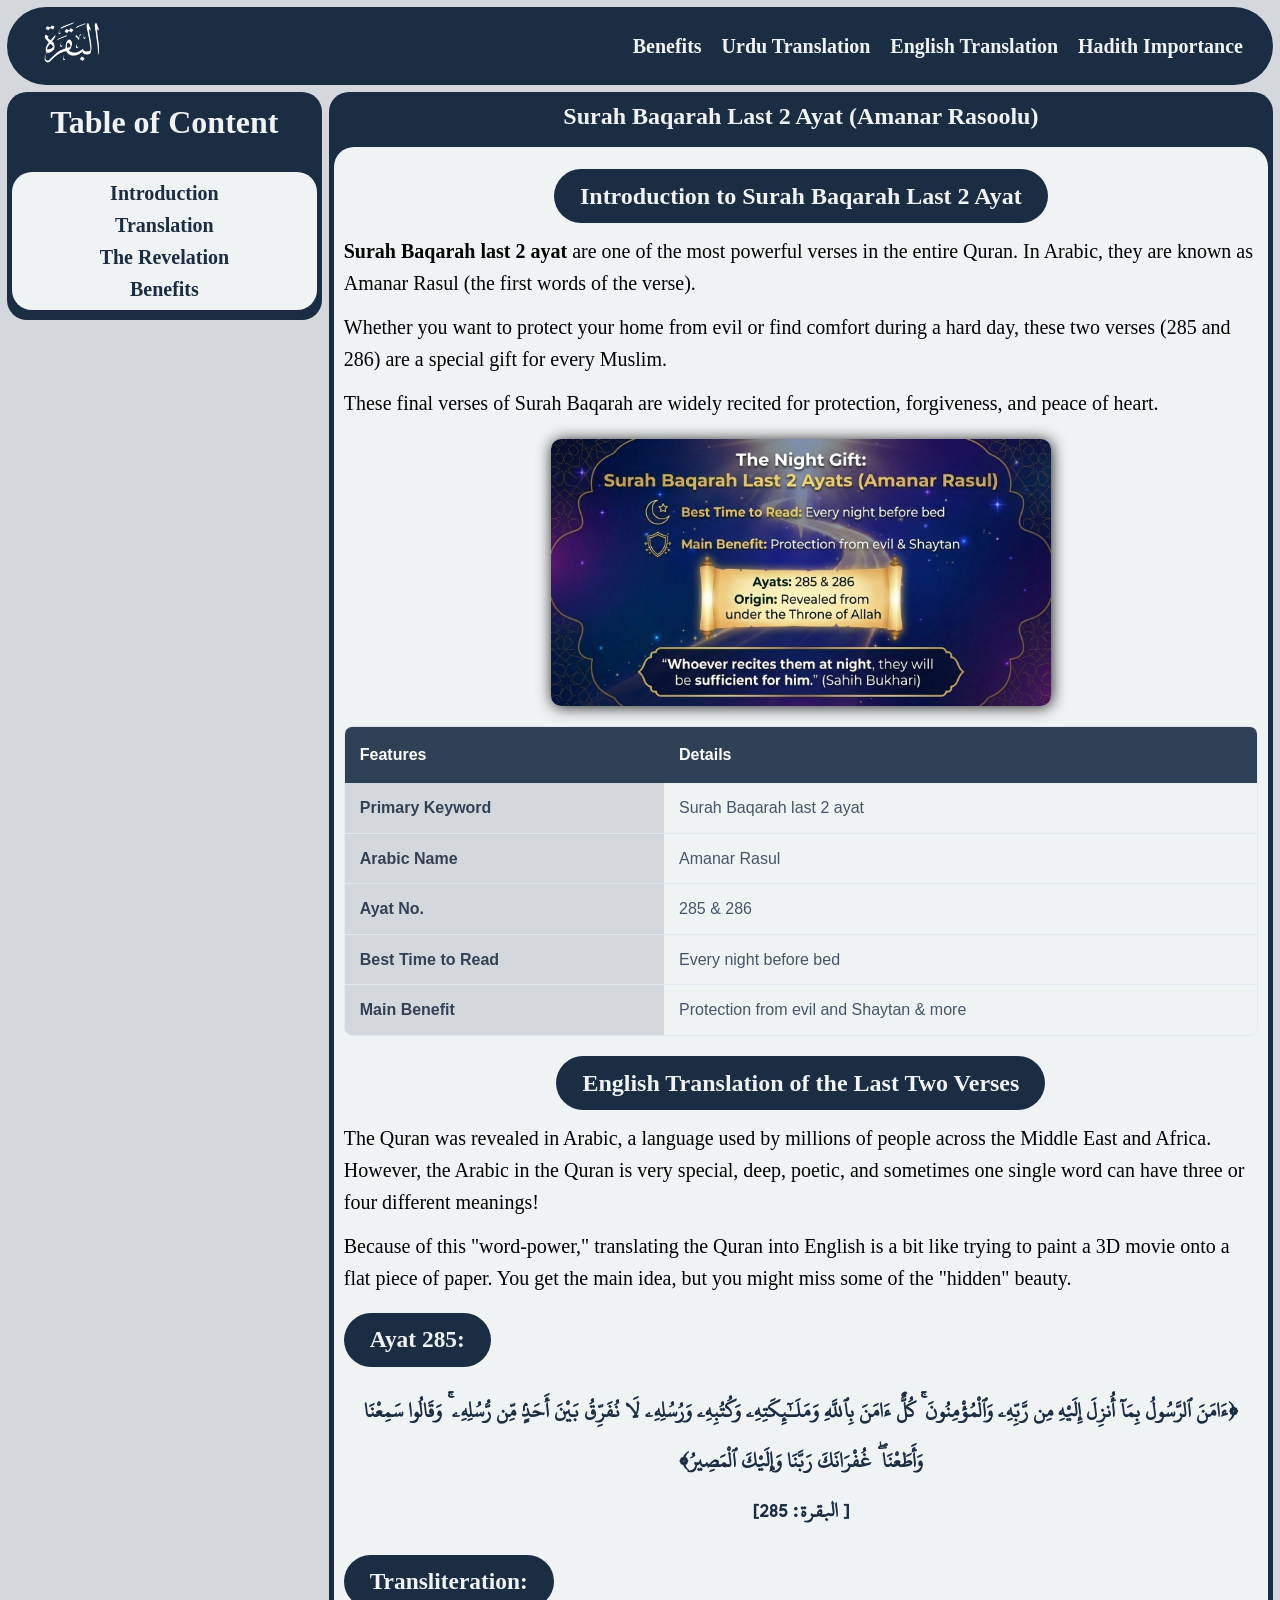
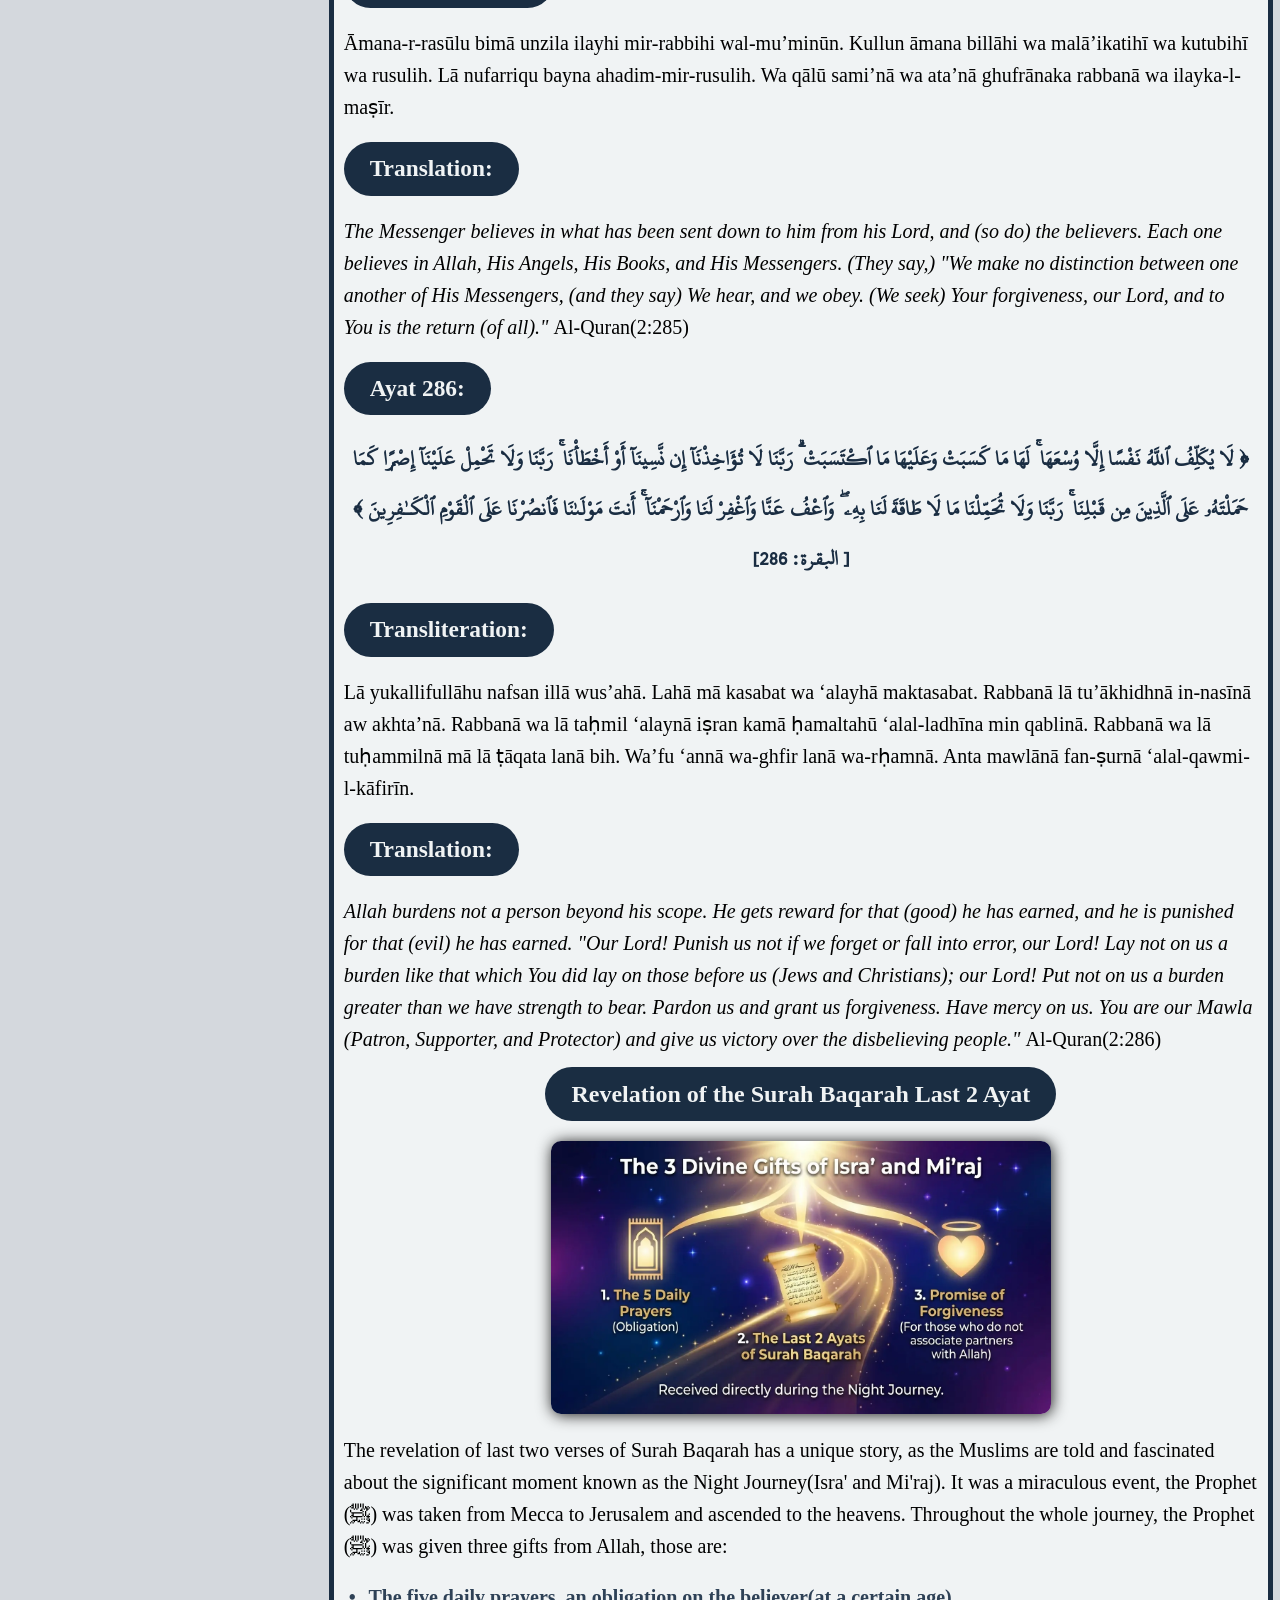
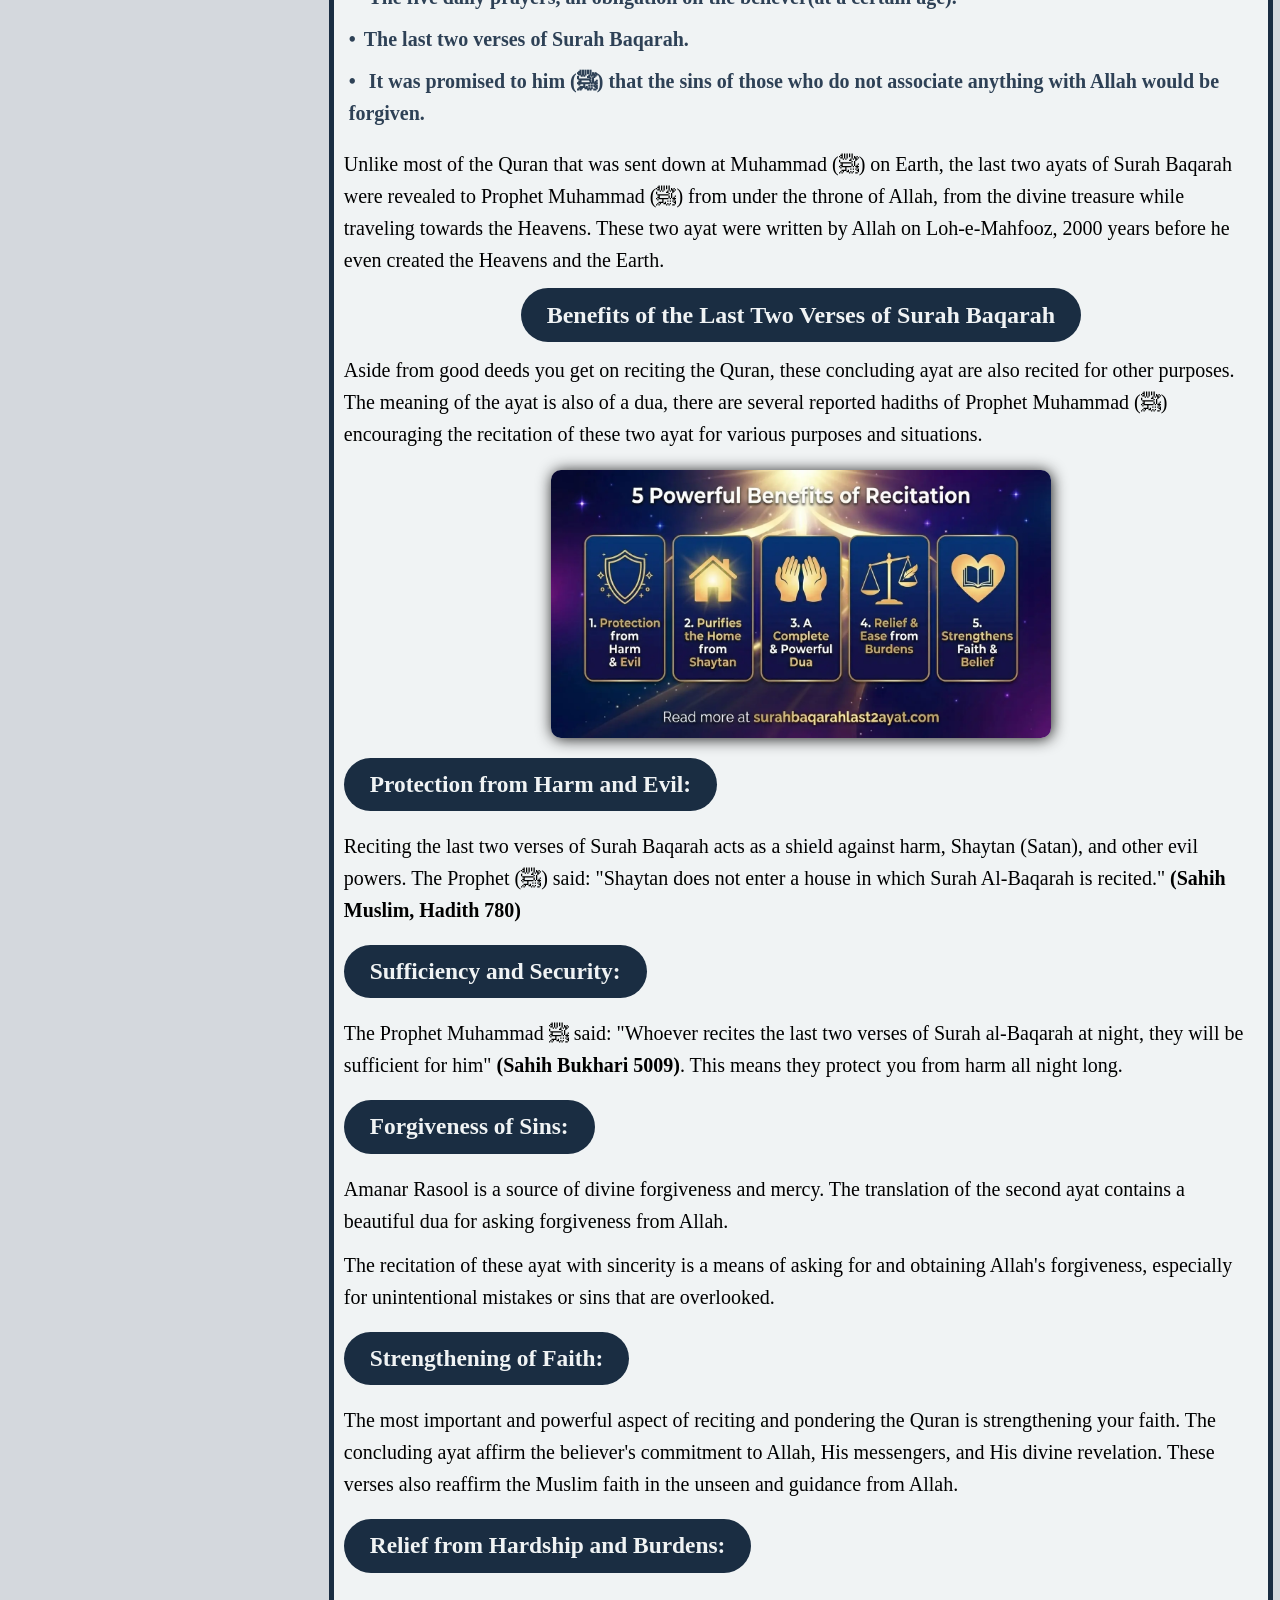
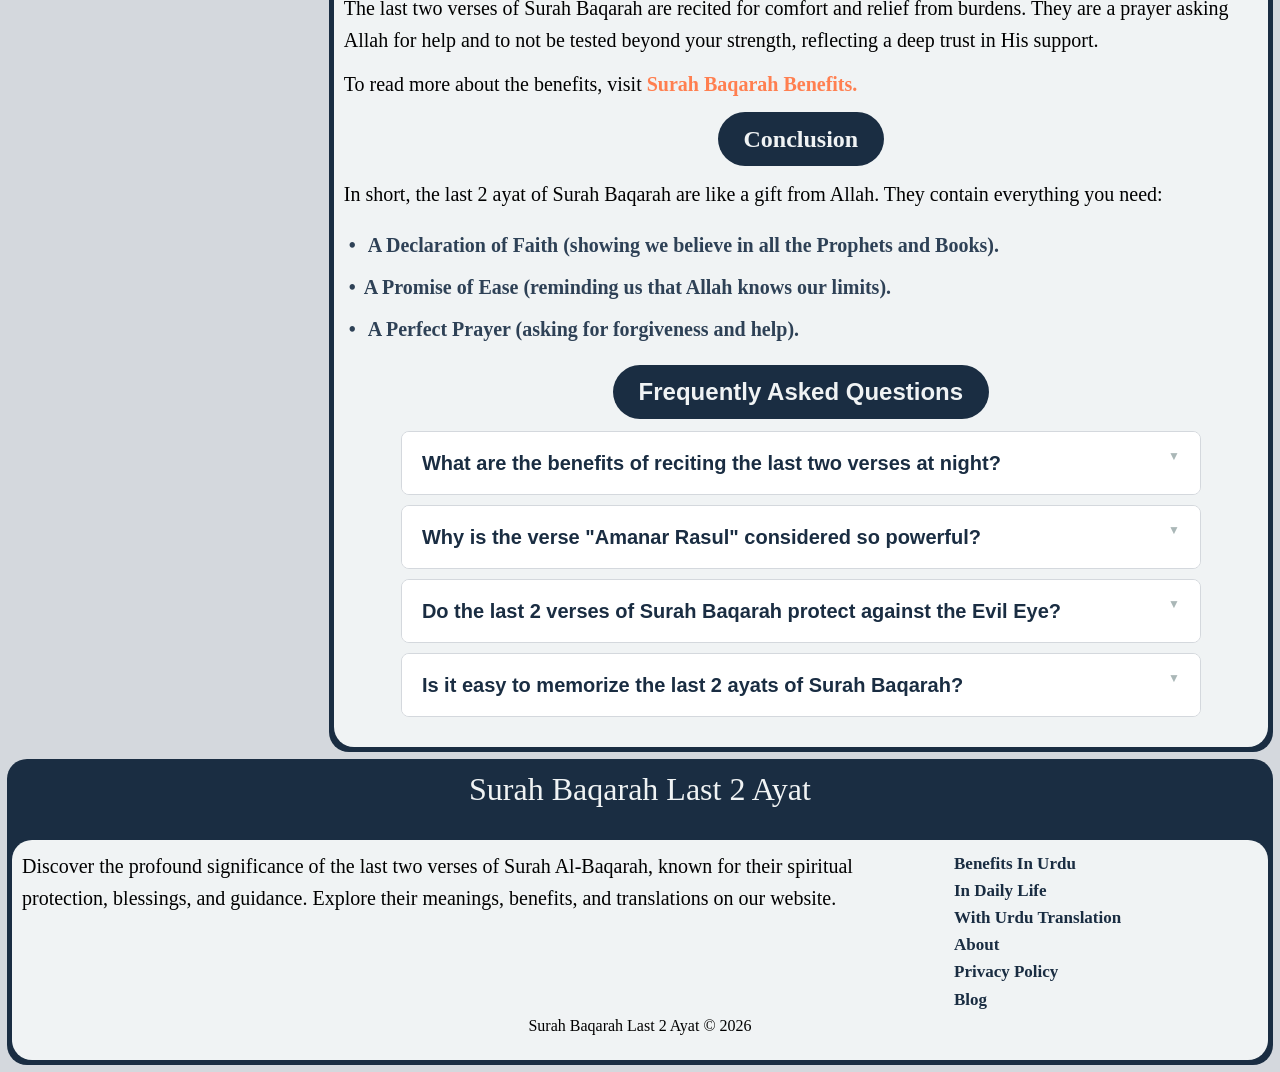
==== commit 640fc89e: "Arabic Text Updated 2" ====
--- a/index.html
+++ b/index.html
@@ -176,7 +176,7 @@
 
         <p class="quran">
             ﴿ءَامَنَ ٱلرَّسُولُ بِمَآ أُنزِلَ إِلَيْهِ مِن رَّبِّهِۦ وَٱلْمُؤْمِنُونَ ۚ كُلٌّ ءَامَنَ بِٱللَّهِ
-            وَمَلَـٰٓئِكَتِهِۦ وَكُتُبِهِۦ وَرُسُلِهِۦ لَا نُفَرِّقُ بَيْنَ أَحَدٍۢ مِّن رُّسُلِهِۦ ۚ وَقَالُوا۟
+            وَمَلَـٰٓئِكَتِهِۦ وَكُتُبِهِۦ وَرُسُلِهِۦ لَا نُفَرِّقُ بَيْنَ أَحَدٍۢ مِّن رُّسُلِهِۦ ۚ وَقَالُوا
             سَمِعْنَا وَأَطَعْنَا ۖ غُفْرَانَكَ رَبَّنَا وَإِلَيْكَ ٱلْمَصِيرُ﴾
             <br>
             [ البقرة: 285]
